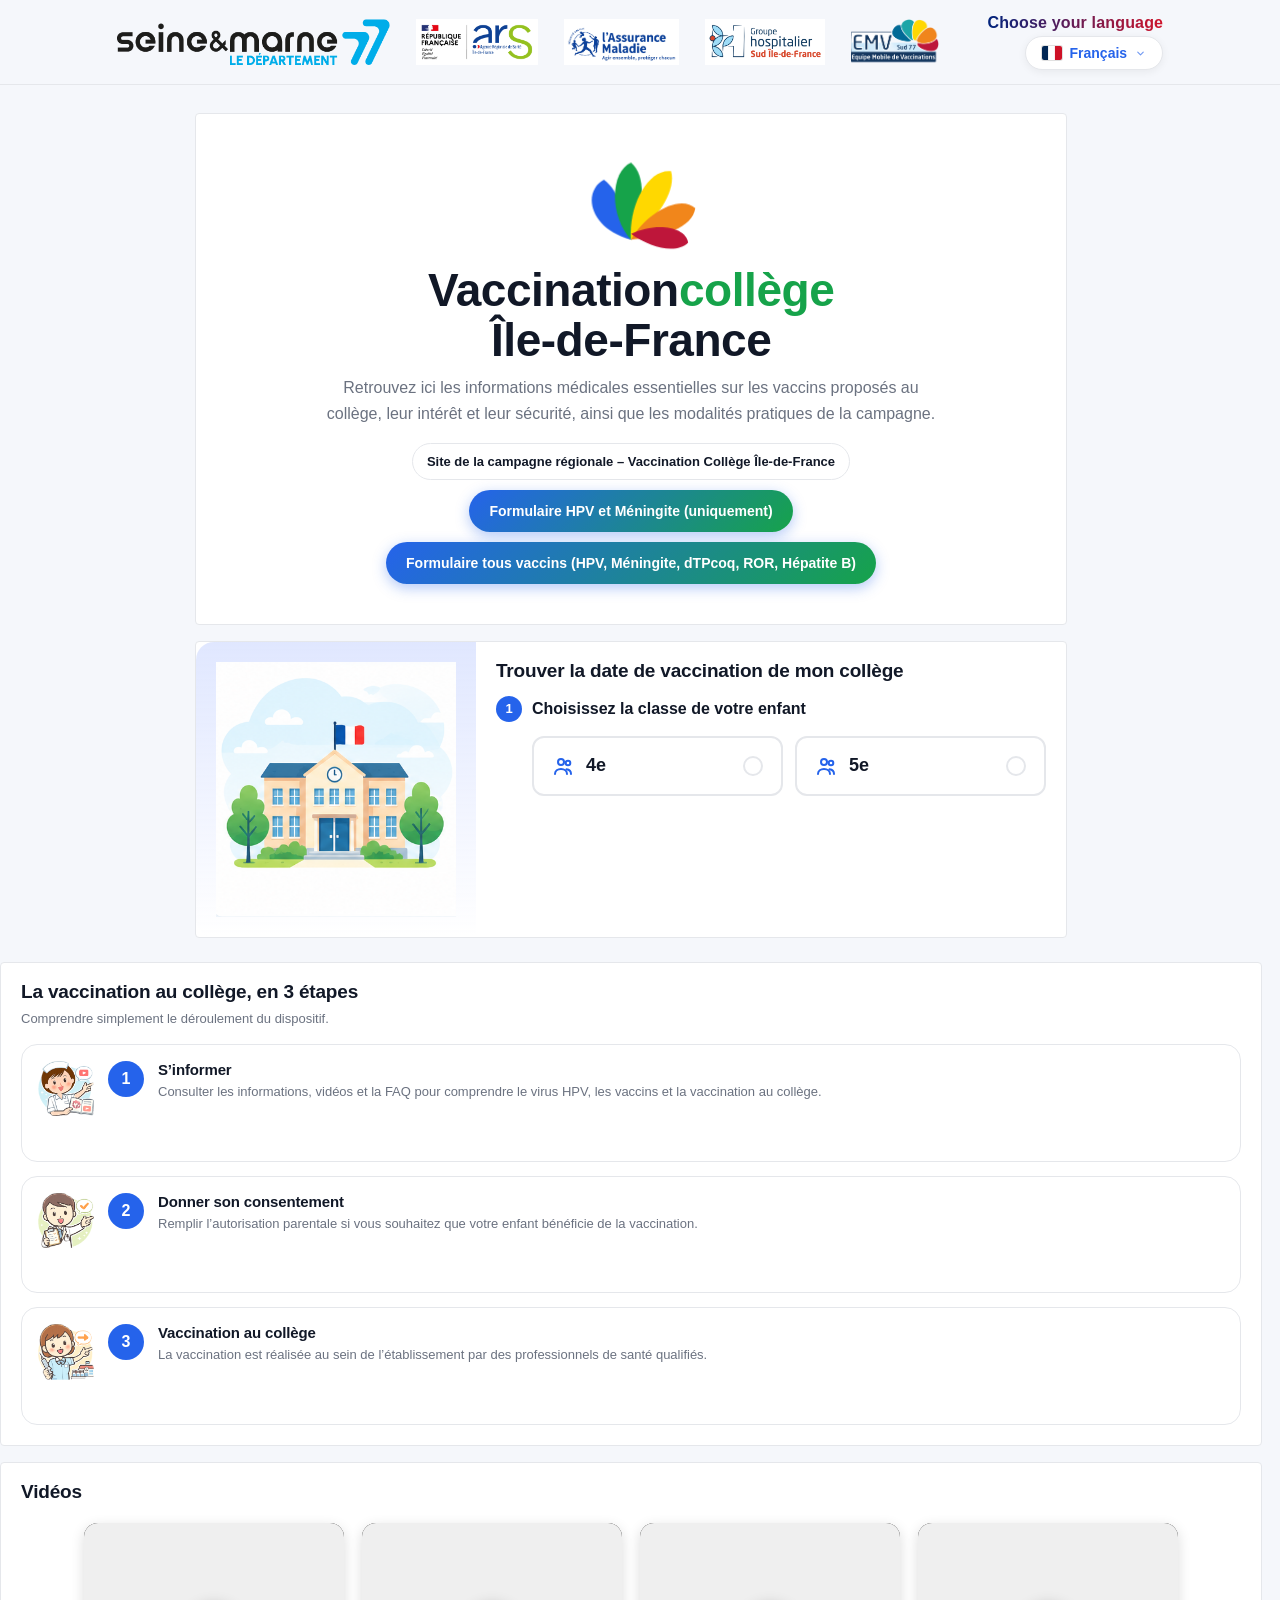
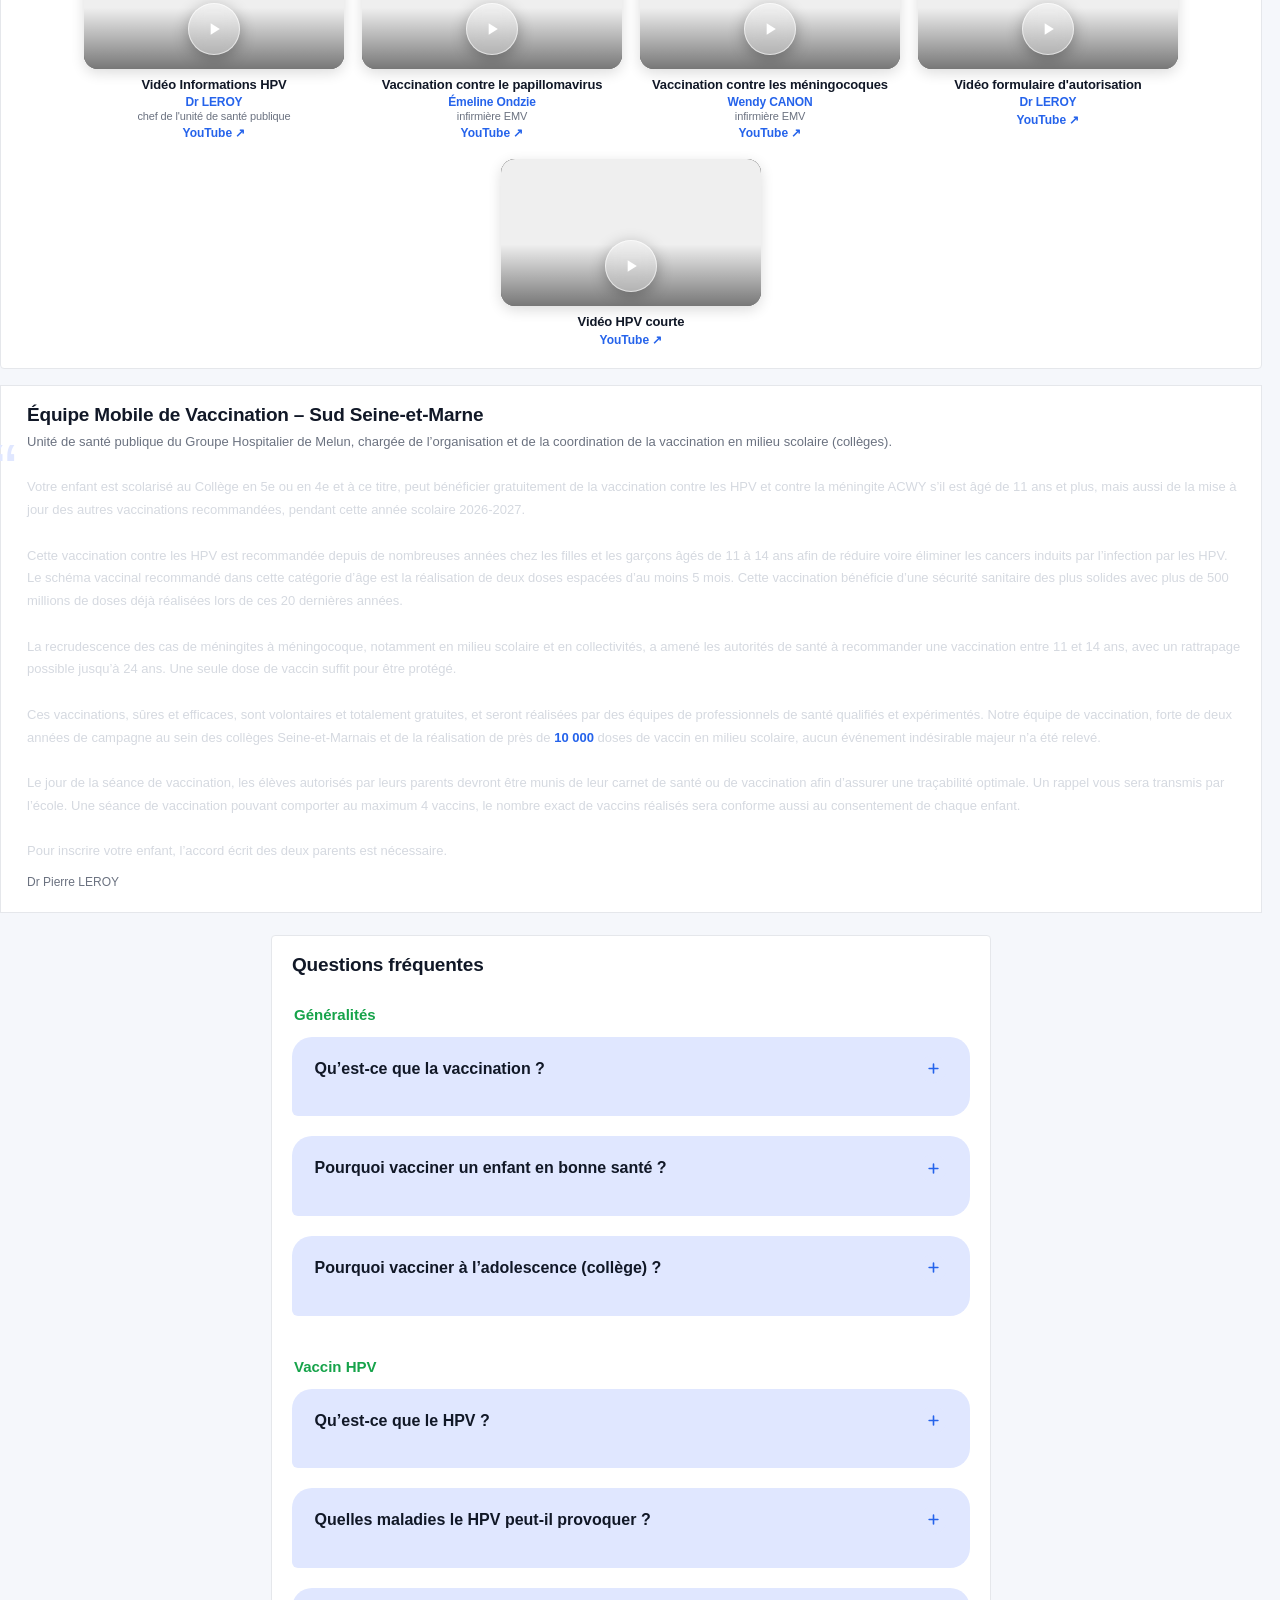
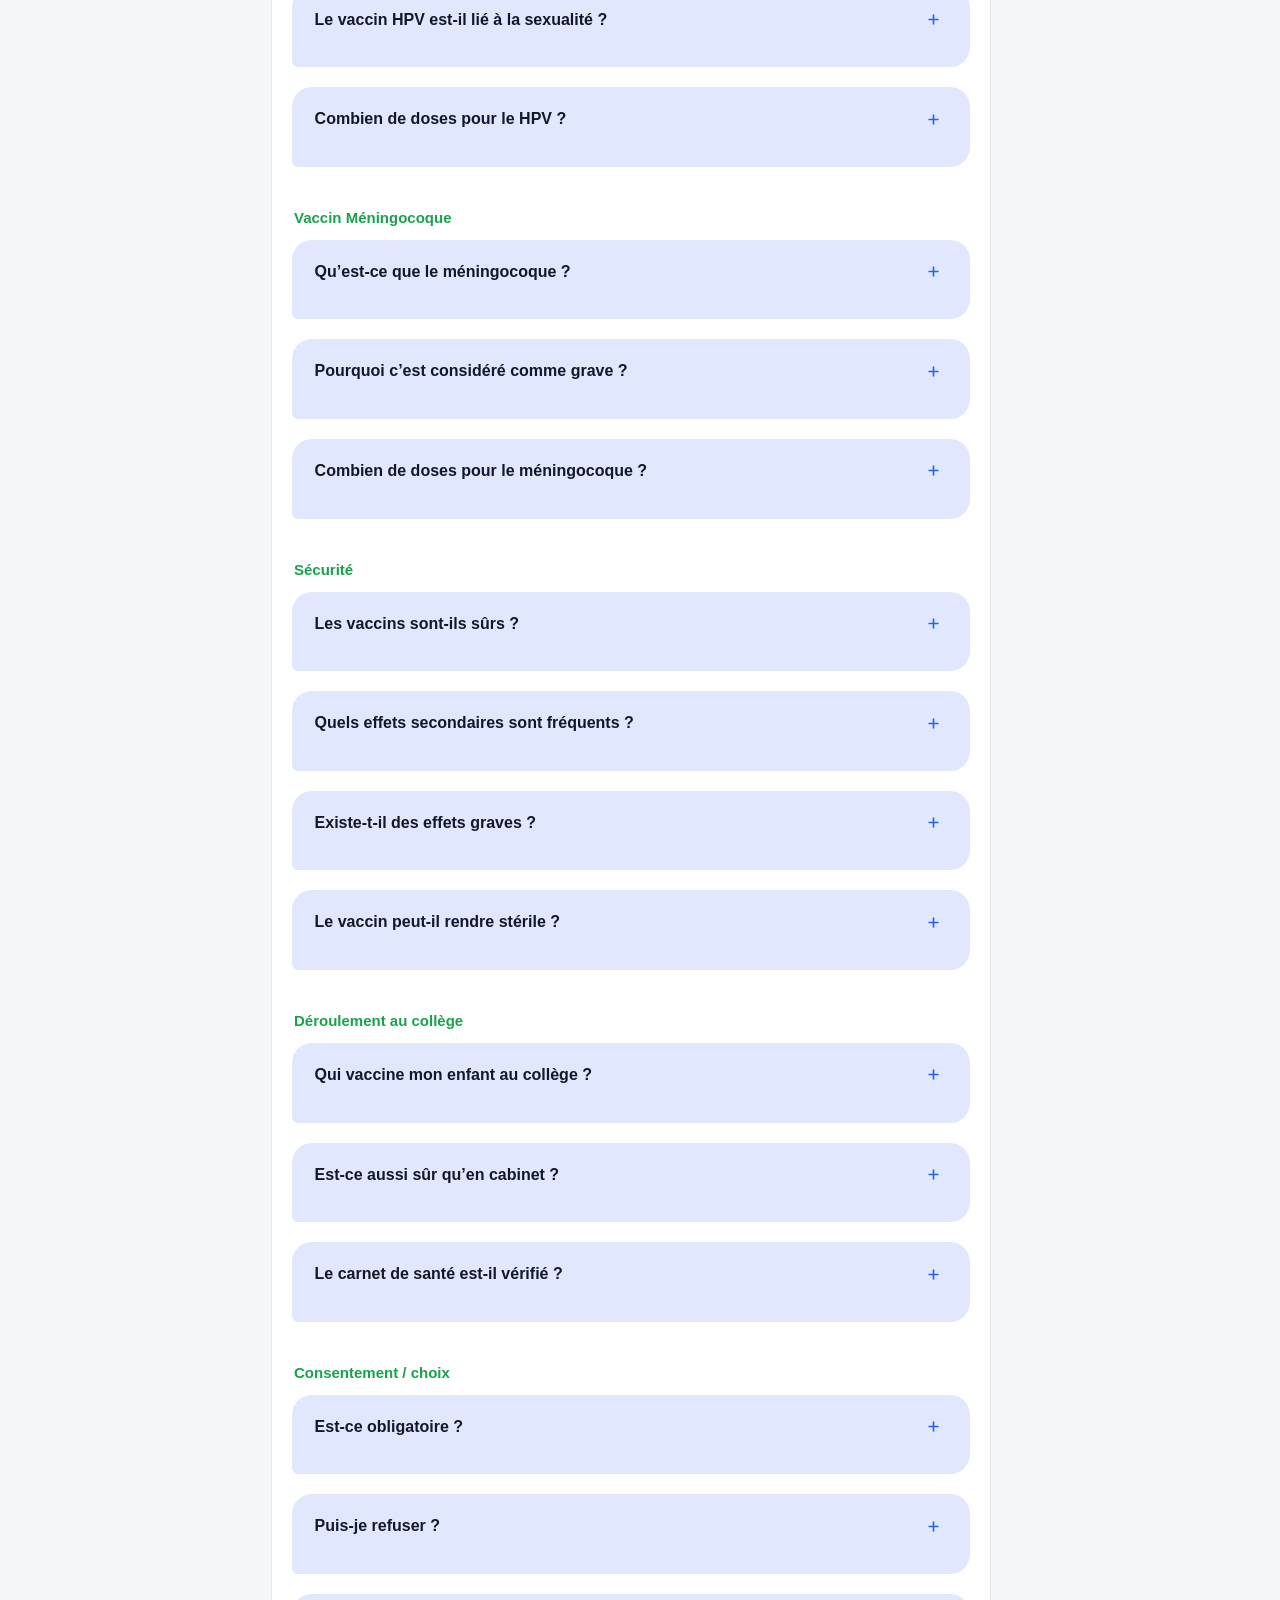
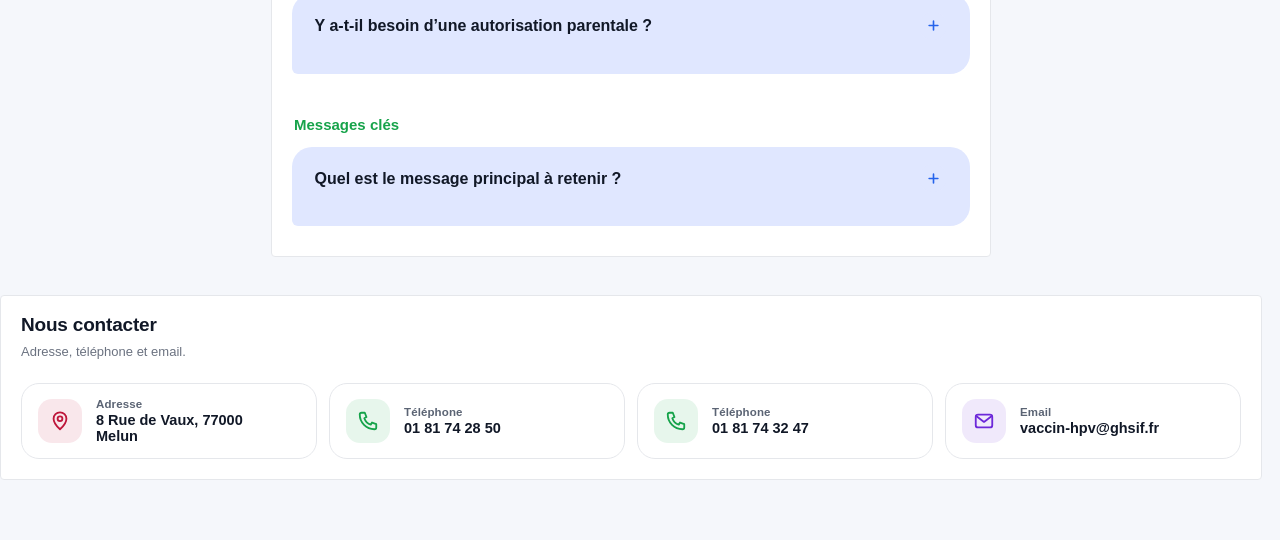
==== index.html @ f7017475 "maj" ====
<!DOCTYPE html>
<html lang="fr">
<head>
  <meta charset="utf-8"/>
  <meta name="viewport" content="width=device-width, initial-scale=1"/>
  <title>Vaccination des adolescents – Île-de-France</title>
  <meta name="description" content="Vaccination des adolescents en Île-de-France. Parcours collège et parcours lycée, proposés par l’Unité de santé publique de l’hôpital de Melun et son équipe mobile de vaccination."/>
  <meta name="robots" content="index, follow"/>
  <script>
    /* Ancien lien vers la section contact du collège (formulaire d'autorisation) */
    if (location.hash === '#contactCard') { location.replace('college/index.html' + location.search + '#contactCard'); }
  </script>
  <script src="js/parcours.js?v=20261004-14" data-page="hub"></script>
  <script src="js/entete.js" defer></script>
  <script src="js/langue.js?v=20261004-2"></script>
  <style>
    :root{
      --bg:#f5f7fb; --card:#ffffff; --ink:#111827; --muted:#5b6474; --line:#e5e7eb;
      --blue:#2563eb; --college:#16a34a; --lycee:#6d28d9;
      --font:"Helvetica Neue", -apple-system, "Segoe UI", Roboto, Arial, sans-serif;
    }
    *{box-sizing:border-box}
    html,body{margin:0}
    body{font-family:var(--font);color:var(--ink);background:var(--bg);min-height:100vh;overflow-x:hidden;-webkit-font-smoothing:antialiased}
    a{color:inherit}

    /* Fond : halos lents aux couleurs des deux parcours */
    .halo{position:fixed;inset:-20vmax;z-index:-1;pointer-events:none;
      background:
        radial-gradient(38vmax 38vmax at 18% 70%, rgba(22,163,74,.13), transparent 70%),
        radial-gradient(40vmax 40vmax at 84% 64%, rgba(109,40,217,.12), transparent 70%),
        radial-gradient(30vmax 30vmax at 50% 8%, rgba(37,99,235,.08), transparent 70%);
      animation:drift 26s ease-in-out infinite alternate}
    @keyframes drift{to{transform:translate3d(2vmax,-1.5vmax,0) rotate(4deg)}}

    /* En-tête logos */
    .top{position:relative;z-index:30;background:rgba(255,255,255,.75);backdrop-filter:blur(10px);-webkit-backdrop-filter:blur(10px);border-bottom:1px solid var(--line)}
    .topIn{max-width:1180px;margin:0 auto;padding:12px 20px;display:flex;align-items:center;gap:24px}
    .topIn .headerLogos{flex:1 1 auto}
    .hubLang{position:relative;flex:0 0 auto;display:flex;flex-direction:column;align-items:center;gap:6px}
    .hubLangHint{font-size:12.5px;font-weight:800;color:#1e3a8a;letter-spacing:.01em}
    .hubLangBtn{display:inline-flex;align-items:center;gap:8px;padding:8px 14px;border-radius:999px;border:1px solid var(--line);background:#fff;
      font:700 14px/1 var(--font);color:#1d4ed8;cursor:pointer;box-shadow:0 4px 14px rgba(17,24,39,.06);transition:box-shadow .2s ease,border-color .2s ease}
    .hubLangBtn:hover,.hubLangBtn[aria-expanded="true"]{border-color:#93c5fd;box-shadow:0 8px 22px rgba(37,99,235,.15)}
    .hubLangBtn img{width:22px;height:15px;object-fit:cover;border-radius:3px;box-shadow:0 0 0 1px rgba(0,0,0,.08)}
    .hubLangBtn svg{width:14px;height:14px;transition:transform .25s ease}
    .hubLangBtn[aria-expanded="true"] svg{transform:rotate(180deg)}
    .hubLangList{position:absolute;top:calc(100% + 8px);right:0;z-index:50;width:400px;max-width:calc(100vw - 24px);margin:0;padding:6px;list-style:none;
      display:grid;grid-template-columns:repeat(2,minmax(0,1fr));gap:2px;
      background:#fff;border:1px solid var(--line);border-radius:16px;box-shadow:0 24px 50px -12px rgba(17,24,39,.28);
      opacity:0;transform:translateY(-6px) scale(.98);transform-origin:top right;pointer-events:none;transition:opacity .18s ease,transform .22s cubic-bezier(.2,.9,.25,1.2)}
    .hubLangList.open{opacity:1;transform:none;pointer-events:auto}
    .hubLangList button{width:100%;display:flex;align-items:center;gap:10px;padding:9px 10px;border:0;border-radius:10px;background:none;
      font:600 14px/1.2 var(--font);color:var(--ink);cursor:pointer;text-align:start}
    .hubLangList button:hover,.hubLangList button:focus-visible{background:#eff6ff;outline:none}
    .hubLangList button[aria-selected="true"]{background:#dbeafe;color:#1d4ed8;font-weight:800}
    .hubLangList img{width:22px;height:15px;object-fit:cover;border-radius:3px;box-shadow:0 0 0 1px rgba(0,0,0,.08)}
    [dir="rtl"] .path{text-align:right}
    [dir="rtl"] .go svg{transform:scaleX(-1)}
    [dir="rtl"] .ci{text-align:right}
    [dir="rtl"] .hubLangList{right:auto;left:0;transform-origin:top left}
    body.langFade main{opacity:.25;transition:opacity .2s ease}
    main{transition:opacity .25s ease}
    .topIn .headerLogos a{transition:opacity .2s ease}
    .topIn .headerLogos a:hover{opacity:.75}
    @media (max-width:768px){.topIn{padding:12px 14px;flex-direction:column;gap:10px}.topIn .headerLogos{width:100%}.hubLangList{right:auto;left:50%;width:340px;max-width:none;margin-left:-170px;transform-origin:top center}.hubLangList button{padding:8px 8px;font-size:13.5px}}

    main{max-width:1080px;margin:0 auto;padding:clamp(28px,6vw,60px) 20px 120px}

    /* Hero */
    .hero{text-align:center;display:flex;flex-direction:column;align-items:center}
    .fan{width:clamp(120px,22vw,170px);height:auto;overflow:visible;margin-bottom:4px}
    .fan path{transform-origin:0 0;opacity:0;transform:rotate(var(--r,0deg));
      animation:petal .9s cubic-bezier(.2,.9,.25,1.2) forwards;animation-delay:calc(var(--i) * 110ms + 150ms);
      transition:filter .4s ease}
    @keyframes petal{from{opacity:0;transform:rotate(calc(var(--r,0deg) - 70deg)) scale(.25)}to{opacity:1;transform:rotate(var(--r,0deg))}}
    .fan path.grow{animation:none;opacity:1;transform:rotate(var(--r,0deg));transition:transform .55s cubic-bezier(.2,.9,.25,1.25),filter .4s ease}
    body.hoverCollege .fan .pc, body.hoverLycee .fan .pl{transform:rotate(var(--r,0deg)) scale(1.14)}
    body.hoverCollege .fan path:not(.pc), body.hoverLycee .fan path:not(.pl){filter:saturate(.35) opacity(.5)}

    h1{margin:8px 0 0;font-size:clamp(34px,6.4vw,62px);line-height:1.04;letter-spacing:-.03em;font-weight:800}
    h1 .w{display:inline-block;opacity:0;transform:translateY(40%);animation:rise .8s cubic-bezier(.2,.8,.2,1) forwards;animation-delay:calc(var(--k) * 90ms + 650ms)}
    h1 .place{display:block;color:var(--muted);font-weight:700;font-size:.56em;letter-spacing:-.01em;margin-top:.25em}
    @keyframes rise{to{opacity:1;transform:none}}
    @keyframes fade{to{opacity:1}}
    .lead{max-width:56ch;margin:18px auto 0;font-size:clamp(16px,2vw,18px);line-height:1.6;color:var(--muted);opacity:0;animation:fade .8s ease forwards 1.1s}
    .unit{display:inline-flex;align-items:center;gap:10px;margin-top:20px;padding:9px 16px 9px 10px;border-radius:999px;background:#fff;border:1px solid var(--line);
      font-size:13.5px;font-weight:700;color:#1f2937;opacity:0;animation:fade .8s ease forwards 1.25s;box-shadow:0 4px 18px rgba(17,24,39,.05);text-align:left}
    .unit img{height:24px;width:auto}

    /* Cartes de parcours */
    .paths{display:grid;grid-template-columns:1fr 1fr;gap:clamp(16px,3vw,28px);margin-top:clamp(36px,6vw,56px);perspective:1200px}
    .path{--c:#16a34a;--cs:rgba(22,163,74,.14);--cl:rgba(22,163,74,.45);
      position:relative;display:flex;flex-direction:column;min-height:330px;padding:30px 30px 26px;border-radius:26px;
      text-decoration:none;color:var(--ink);background:var(--card);border:1px solid var(--line);overflow:hidden;isolation:isolate;
      box-shadow:0 1px 0 rgba(17,24,39,.03),0 18px 40px -22px var(--cl);
      transform:perspective(1200px) rotateX(var(--rx,0deg)) rotateY(var(--ry,0deg)) translateY(var(--ty,0px));
      transition:transform .25s ease,box-shadow .45s ease,border-color .45s ease;
      opacity:0;animation:cardIn 1s cubic-bezier(.2,.85,.25,1) forwards;animation-delay:var(--d)}
    .path.lycee{--c:#6d28d9;--cs:rgba(109,40,217,.13);--cl:rgba(109,40,217,.45)}
    @keyframes cardIn{from{opacity:0;transform:translateY(46px) scale(.96)}to{opacity:1;transform:none}}
    .path.ready{animation:none;opacity:1}
    .path::before{content:"";position:absolute;inset:0;z-index:-1;opacity:.75;transition:opacity .4s ease;
      background:radial-gradient(520px circle at var(--mx,80%) var(--my,0%), var(--cs), transparent 60%)}
    .path::after{content:"";position:absolute;left:0;right:0;top:0;height:6px;background:var(--c);transform-origin:left;transform:scaleX(.18);transition:transform .7s cubic-bezier(.2,.9,.25,1)}
    .path:hover,.path:focus-visible{--ty:-6px;border-color:var(--cl);box-shadow:0 1px 0 rgba(17,24,39,.03),0 34px 60px -24px var(--cl)}
    .path:hover::after,.path:focus-visible::after{transform:scaleX(1)}
    .path:hover::before{opacity:1}
    .path:focus-visible{outline:3px solid var(--c);outline-offset:4px}

    .levels{display:flex;flex-wrap:wrap;gap:8px;margin-bottom:26px}
    .levels span{padding:6px 12px;border-radius:999px;font-size:13px;font-weight:800;color:var(--c);background:var(--cs);
      transition:transform .4s cubic-bezier(.2,.9,.25,1.3)}
    .path:hover .levels span{transform:translateY(-3px)}
    .path:hover .levels span:nth-child(2){transition-delay:.05s}
    .path:hover .levels span:nth-child(3){transition-delay:.1s}

    .path h2{margin:0;font-size:clamp(28px,3.6vw,40px);line-height:1.05;letter-spacing:-.025em;font-weight:800}
    .path h2 b{display:block;color:var(--c)}
    .path p{margin:14px 0 0;color:var(--muted);font-size:15.5px;line-height:1.6;max-width:40ch}
    .go{margin-top:auto;padding-top:26px;display:flex;align-items:center;gap:12px;font-weight:800;font-size:15px}
    .go i{position:relative;display:grid;place-items:center;width:46px;height:46px;border-radius:50%;background:var(--c);color:#fff;
      box-shadow:0 10px 22px -8px var(--c);transition:transform .5s cubic-bezier(.2,.9,.25,1.3)}
    .go i::before{content:"";position:absolute;inset:-6px;border-radius:50%;border:2px solid var(--c);opacity:0}
    .path:hover .go i{transform:translateX(6px)}
    .path:hover .go i::before{animation:ring 1.4s ease-out infinite}
    @keyframes ring{0%{opacity:.6;transform:scale(.8)}100%{opacity:0;transform:scale(1.5)}}
    .go svg{width:20px;height:20px}
    .goShort{display:none}
    .mark{position:absolute;right:-26px;bottom:-30px;width:180px;height:180px;z-index:-1;opacity:.1;color:var(--c);
      transition:transform .9s cubic-bezier(.2,.9,.25,1),opacity .5s ease}
    .path:hover .mark{transform:rotate(-14deg) scale(1.12);opacity:.18}

    /* Contact */
    .foot{margin-top:56px;display:grid;grid-template-columns:repeat(auto-fit,minmax(200px,1fr));gap:12px;opacity:0;animation:fade .8s ease forwards 1.9s}
    .ci{--ic:#2563eb;--ib:rgba(37,99,235,.1);display:flex;align-items:center;gap:14px;padding:14px 16px;border-radius:18px;background:rgba(255,255,255,.82);
      border:1px solid var(--line);text-decoration:none;font-size:14.5px;font-weight:700;position:relative;overflow:hidden;
      transition:transform .35s cubic-bezier(.2,.9,.25,1.2),border-color .3s ease,box-shadow .35s ease}
    .ci.c1{--ic:#be163a;--ib:rgba(190,22,58,.1)} .ci.c2,.ci.c3{--ic:#16a34a;--ib:rgba(22,163,74,.1)} .ci.c4{--ic:#6d28d9;--ib:rgba(109,40,217,.1)}
    .ci:hover,.ci:focus-visible{transform:translateY(-4px);border-color:var(--ic);box-shadow:0 18px 34px -18px var(--ic)}
    .ci:focus-visible{outline:3px solid var(--ic);outline-offset:3px}
    .ciIcon{flex:0 0 44px;width:44px;height:44px;border-radius:14px;display:grid;place-items:center;color:var(--ic);background:var(--ib);
      transition:transform .45s cubic-bezier(.2,.9,.25,1.4),background .3s ease,color .3s ease}
    .ciIcon svg{width:22px;height:22px}
    .ci:hover .ciIcon{transform:rotate(-8deg) scale(1.08);background:var(--ic);color:#fff}
    .ciText{display:flex;flex-direction:column;gap:2px;min-width:0}
    .ciText small{font-size:11.5px;color:var(--muted);font-weight:700;letter-spacing:.01em}
    .ciText span{overflow-wrap:anywhere}
    .ciArrow{width:18px;height:18px;margin-left:auto;flex:0 0 auto;color:var(--ic);opacity:0;transform:translate(-4px,4px);transition:opacity .25s ease,transform .3s ease}
    .ci:hover .ciArrow{opacity:1;transform:none}
    .credit{margin-top:22px;text-align:center;color:var(--muted);font-size:12.5px}

    @media (max-width:760px){
      .paths{grid-template-columns:1fr 1fr;gap:10px}
      .path{min-height:0;padding:16px 13px 14px;border-radius:20px}
      .path::after{height:5px}
      .levels{gap:4px;margin-bottom:14px}
      .levels span{padding:4px 7px;font-size:10.5px}
      .path h2{font-size:clamp(19px,5.6vw,24px)}
      .path p{font-size:12.5px;line-height:1.45;margin-top:8px}
      .go{padding-top:14px;gap:8px;font-size:12.5px}
      .go i{width:34px;height:34px;flex:0 0 34px}
      .go svg{width:16px;height:16px}
      .goTxt{display:none}
      .goShort{display:inline}
      .mark{width:90px;height:90px;right:-18px;bottom:-20px}
      .unit{font-size:12.5px;border-radius:18px}
    }
    @media (prefers-reduced-motion: reduce){
      *,*::before,*::after{animation-duration:.001ms !important;animation-delay:0s !important;transition-duration:.001ms !important}
      .fan path,h1 .w,.lead,.unit,.path,.foot{opacity:1 !important}
      .halo{animation:none}
    }
  </style>
</head>
<body>
  <div class="halo" aria-hidden="true"></div>

  <header class="top">
    <div class="topIn">
      <div class="headerLogos">
        <a href="https://www.iledefrance.fr/" target="_blank" rel="noopener" aria-label="Région Île-de-France"><img src="img/region.png" alt="Région Île-de-France"></a>
        <a href="https://www.seine-et-marne.fr/" target="_blank" rel="noopener" aria-label="Département de Seine-et-Marne"><img src="img/departement.png" alt="Département de Seine-et-Marne"></a>
        <a href="https://www.iledefrance.ars.sante.fr/" target="_blank" rel="noopener" aria-label="Agence Régionale de Santé Île-de-France"><img src="img/ARS.png" alt="Agence Régionale de Santé Île-de-France"></a>
        <a href="https://www.ameli.fr/assure/sante/themes/vaccination/vaccins-recommandes" target="_blank" rel="noopener" aria-label="Assurance Maladie"><img src="img/AM.png" alt="Assurance Maladie"></a>
        <a href="https://www.ghsif.fr/" target="_blank" rel="noopener" aria-label="Groupe Hospitalier de Melun"><img src="img/CHMELUN.png" alt="Groupe Hospitalier de Melun"></a>
        <a href="#contact" aria-label="Équipe Mobile de Vaccination"><img src="img/EMV.png" alt="Équipe Mobile de Vaccination"></a>
      </div>
      <div class="hubLang">
        <div class="hubLangHint" data-i18n="lang_choose">Choisissez votre langue</div>
        <button type="button" class="hubLangBtn" id="hubLangBtn" aria-haspopup="listbox" aria-expanded="false"><img id="hubLangFlag" src="Flags/fr.png" alt=""><span id="hubLangName">Français</span><svg viewBox="0 0 24 24" fill="none" stroke="currentColor" stroke-width="2.6" stroke-linecap="round" stroke-linejoin="round" aria-hidden="true"><path d="M6 9l6 6 6-6"/></svg></button>
        <ul class="hubLangList" id="hubLangList" role="listbox" aria-label="Langue"><li><button type="button" role="option" data-lang="fr" aria-selected="true"><img src="Flags/fr.png" alt="">Français</button></li><li><button type="button" role="option" data-lang="en" aria-selected="false"><img src="Flags/gb-eng.png" alt="">English</button></li><li><button type="button" role="option" data-lang="ar" aria-selected="false"><img src="Flags/sa.png" alt="">العربية</button></li><li><button type="button" role="option" data-lang="tr" aria-selected="false"><img src="Flags/tr.png" alt="">Türkçe</button></li><li><button type="button" role="option" data-lang="ps" aria-selected="false"><img src="Flags/af.png" alt="">پښتو</button></li><li><button type="button" role="option" data-lang="ku" aria-selected="false"><img src="Flags/iq.png" alt="">Kurdî (Soranî)</button></li><li><button type="button" role="option" data-lang="ro" aria-selected="false"><img src="Flags/ro.png" alt="">Română</button></li><li><button type="button" role="option" data-lang="ka" aria-selected="false"><img src="Flags/ge.png" alt="">ქართული</button></li><li><button type="button" role="option" data-lang="sq" aria-selected="false"><img src="Flags/al.png" alt="">Shqip</button></li><li><button type="button" role="option" data-lang="am" aria-selected="false"><img src="Flags/et.png" alt="">አማርኛ</button></li><li><button type="button" role="option" data-lang="zh" aria-selected="false"><img src="Flags/cn.png" alt="">中文</button></li><li><button type="button" role="option" data-lang="prs" aria-selected="false"><img src="Flags/af.png" alt="">دری</button></li><li><button type="button" role="option" data-lang="es" aria-selected="false"><img src="Flags/es.png" alt="">Español</button></li><li><button type="button" role="option" data-lang="pt" aria-selected="false"><img src="Flags/pt.png" alt="">Português</button></li><li><button type="button" role="option" data-lang="ru" aria-selected="false"><img src="Flags/ru.png" alt="">Русский</button></li><li><button type="button" role="option" data-lang="uk" aria-selected="false"><img src="Flags/ua.png" alt="">Українська</button></li><li><button type="button" role="option" data-lang="mo" aria-selected="false"><img src="Flags/md.png" alt="">Moldovenească</button></li></ul>
      </div>
    </div>
  </header>

  <main>
    <section class="hero">
      <!-- L'éventail du site, dont le pétale vert (collège) et le pétale violet (lycée) répondent aux cartes -->
      <svg class="fan" viewBox="0 0 420 350" aria-hidden="true">
        <g transform="translate(210 300)">
          <path style="--i:0" d="M0 0 C-150 -40 -170 -170 -95 -210 C-40 -170 -20 -80 0 0Z" fill="#2563eb"/>
          <path style="--i:1;--r:-10deg" class="pc" d="M0 0 C-80 -90 -70 -240 0 -270 C60 -220 40 -90 0 0Z" fill="#16a34a"/>
          <path style="--i:2;--r:9deg" class="pl" d="M0 0 C-80 -90 -70 -240 0 -270 C60 -220 40 -90 0 0Z" fill="#6d28d9"/>
          <path style="--i:3" d="M0 0 C-10 -120 60 -250 140 -240 C160 -170 90 -70 0 0Z" fill="#ffd800"/>
          <path style="--i:4" d="M0 0 C50 -90 170 -160 225 -110 C215 -40 110 -10 0 0Z" fill="#f1861b"/>
          <path style="--i:5" d="M0 -20 C80 -60 190 -50 200 10 C160 50 70 30 0 -20Z" fill="#be163a"/>
        </g>
      </svg>

      <h1>
        <span id="hubTitle"><span class="w" style="--k:0">Vaccination</span> <span class="w" style="--k:1">des</span> <span class="w" style="--k:2">adolescents</span></span>
        <span class="place"><span class="w" style="--k:3">Île-de-France</span></span>
      </h1>
      <p class="lead" data-i18n="lead">Ce site accompagne les adolescents et leurs familles tout au long de leur parcours vaccinal, du collège au lycée. Choisissez votre parcours pour trouver les informations adaptées.</p>
      <div class="unit"><img src="img/EMV.png" alt=""><span data-i18n="unit">Unité de santé publique de l’hôpital de Melun – équipe mobile de vaccination</span></div>
    </section>

    <section class="paths" aria-label="Choisir un parcours" data-i18n-aria="paths_aria">
      <a class="path college" href="college/index.html" data-pt="college" style="--d:1.35s" data-hover="hoverCollege">
        <div class="levels"><span>5e</span><span>4e</span></div>
        <h2 data-i18n-html="h2_col">Vaccination <b>au collège</b></h2>
        <p data-i18n="desc_col">Informations sur les vaccins, dates de vaccination dans les collèges et autorisation parentale.</p>
        <div class="go"><i><svg viewBox="0 0 24 24" fill="none" stroke="currentColor" stroke-width="2.6" stroke-linecap="round" stroke-linejoin="round" aria-hidden="true"><path d="M5 12h14M13 6l6 6-6 6"/></svg></i><span class="goTxt" data-i18n="go_col">Accéder au parcours collège</span><span class="goShort" data-i18n="go_short">Entrer</span></div>
        <svg class="mark" viewBox="0 0 24 24" fill="none" stroke="currentColor" stroke-width="1.6" stroke-linecap="round" stroke-linejoin="round" aria-hidden="true"><path d="M2 9l10-5 10 5-10 5z"/><path d="M6 11v5c3 2 9 2 12 0v-5"/></svg>
      </a>

      <a class="path lycee" href="lycee/index.html" data-pt="lycee" style="--d:1.5s" data-hover="hoverLycee">
        <div class="levels"><span>2nde</span><span>1ère</span><span>Tle</span></div>
        <h2 data-i18n-html="h2_lyc">Vaccination <b>au lycée</b></h2>
        <p data-i18n="desc_lyc">Vérifier et compléter ses vaccinations, HPV, méningocoques ACWY et B, rappels.</p>
        <div class="go"><i><svg viewBox="0 0 24 24" fill="none" stroke="currentColor" stroke-width="2.6" stroke-linecap="round" stroke-linejoin="round" aria-hidden="true"><path d="M5 12h14M13 6l6 6-6 6"/></svg></i><span class="goTxt" data-i18n="go_lyc">Accéder au parcours lycée</span><span class="goShort" data-i18n="go_short">Entrer</span></div>
        <svg class="mark" viewBox="0 0 24 24" fill="none" stroke="currentColor" stroke-width="1.6" stroke-linecap="round" stroke-linejoin="round" aria-hidden="true"><path d="M4 21V9l8-5 8 5v12"/><path d="M9 21v-6h6v6"/><path d="M12 4V1.5"/></svg>
      </a>
    </section>

    <section class="foot" id="contact" aria-label="Contact">
      <a class="ci c1" href="https://maps.app.goo.gl/zGLgVufgVPTTqRAg8" target="_blank" rel="noopener">
        <span class="ciIcon"><svg viewBox="0 0 24 24" fill="none" stroke="currentColor" stroke-width="2" stroke-linecap="round" stroke-linejoin="round" aria-hidden="true"><path d="M12 21s-7-6.2-7-11.5A7 7 0 0 1 19 9.5C19 14.8 12 21 12 21z"/><circle cx="12" cy="9.5" r="2.6"/></svg></span>
        <span class="ciText"><small data-i18n="addr">Adresse</small><span>8 Rue de Vaux, 77000 Melun</span></span>
        <svg class="ciArrow" viewBox="0 0 24 24" fill="none" stroke="currentColor" stroke-width="2.4" stroke-linecap="round" stroke-linejoin="round" aria-hidden="true"><path d="M7 17L17 7M9 7h8v8"/></svg>
      </a>
      <a class="ci c2" href="tel:0181742850">
        <span class="ciIcon"><svg viewBox="0 0 24 24" fill="none" stroke="currentColor" stroke-width="2" stroke-linecap="round" stroke-linejoin="round" aria-hidden="true"><path d="M5 3h3.5l1.8 4.6-2.3 1.4a11 11 0 0 0 7 7l1.4-2.3L21 15.5V19a2 2 0 0 1-2 2A16 16 0 0 1 3 5a2 2 0 0 1 2-2z"/></svg></span>
        <span class="ciText"><small data-i18n="phone">Téléphone</small><span>01 81 74 28 50</span></span>
        <svg class="ciArrow" viewBox="0 0 24 24" fill="none" stroke="currentColor" stroke-width="2.4" stroke-linecap="round" stroke-linejoin="round" aria-hidden="true"><path d="M7 17L17 7M9 7h8v8"/></svg>
      </a>
      <a class="ci c3" href="tel:0181743247">
        <span class="ciIcon"><svg viewBox="0 0 24 24" fill="none" stroke="currentColor" stroke-width="2" stroke-linecap="round" stroke-linejoin="round" aria-hidden="true"><path d="M5 3h3.5l1.8 4.6-2.3 1.4a11 11 0 0 0 7 7l1.4-2.3L21 15.5V19a2 2 0 0 1-2 2A16 16 0 0 1 3 5a2 2 0 0 1 2-2z"/></svg></span>
        <span class="ciText"><small data-i18n="phone">Téléphone</small><span>01 81 74 32 47</span></span>
        <svg class="ciArrow" viewBox="0 0 24 24" fill="none" stroke="currentColor" stroke-width="2.4" stroke-linecap="round" stroke-linejoin="round" aria-hidden="true"><path d="M7 17L17 7M9 7h8v8"/></svg>
      </a>
      <a class="ci c4" href="mailto:vaccin-hpv@ghsif.fr">
        <span class="ciIcon"><svg viewBox="0 0 24 24" fill="none" stroke="currentColor" stroke-width="2" stroke-linecap="round" stroke-linejoin="round" aria-hidden="true"><rect x="3" y="5" width="18" height="14" rx="2.5"/><path d="M3.5 6.5l8.5 6.5 8.5-6.5"/></svg></span>
        <span class="ciText"><small data-i18n="email">Email</small><span>vaccin-hpv@ghsif.fr</span></span>
        <svg class="ciArrow" viewBox="0 0 24 24" fill="none" stroke="currentColor" stroke-width="2.4" stroke-linecap="round" stroke-linejoin="round" aria-hidden="true"><path d="M7 17L17 7M9 7h8v8"/></svg>
      </a>
    </section>
    <p class="credit" data-i18n="unit">Unité de santé publique de l’hôpital de Melun – équipe mobile de vaccination</p>
  </main>

  <script>
    (function(){
      var reduce = window.matchMedia('(prefers-reduced-motion: reduce)').matches;
      /* Une fois l'éventail ouvert, les pétales deviennent réactifs au survol des cartes */
      document.querySelectorAll('.fan path').forEach(function(p){
        p.addEventListener('animationend', function(){ p.classList.add('grow'); });
        if(reduce) p.classList.add('grow');
      });
      /* Cartes : inclinaison suivant le pointeur, lumière qui suit la souris, lien avec l'éventail */
      document.querySelectorAll('.path').forEach(function(card){
        var cls = card.getAttribute('data-hover');
        card.addEventListener('animationend', function(e){ if(e.target === card) card.classList.add('ready'); });
        if(reduce) card.classList.add('ready');
        card.addEventListener('pointerenter', function(){ document.body.classList.add(cls); });
        card.addEventListener('pointerleave', function(){
          document.body.classList.remove(cls);
          card.style.setProperty('--rx','0deg'); card.style.setProperty('--ry','0deg');
        });
        card.addEventListener('focus', function(){ document.body.classList.add(cls); });
        card.addEventListener('blur', function(){ document.body.classList.remove(cls); });
        card.addEventListener('pointermove', function(e){
          var r = card.getBoundingClientRect();
          var px = (e.clientX - r.left) / r.width, py = (e.clientY - r.top) / r.height;
          card.style.setProperty('--mx', (px*100)+'%'); card.style.setProperty('--my', (py*100)+'%');
          if(reduce || e.pointerType !== 'mouse' || !card.classList.contains('ready')) return;
          card.style.setProperty('--ry', ((px-.5)*7)+'deg'); card.style.setProperty('--rx', ((.5-py)*6)+'deg');
        });
      });
    })();
  </script>
  <script>
    /* Langue de l'accueil : mêmes 17 langues que le collège et le lycée */
    var HUB_I18N = {"title": {"fr": "Vaccination des adolescents", "en": "Adolescent vaccination", "ar": "تلقيح المراهقين", "tr": "Ergen aşılaması", "ps": "د تنکیو ځوانانو واکسین", "ku": "ڤاکسینی هەرزەکاران", "ro": "Vaccinarea adolescenților", "ka": "მოზარდების ვაქცინაცია", "sq": "Vaksinimi i adoleshentëve", "am": "የታዳጊዎች ክትባት", "zh": "青少年疫苗接种", "prs": "واکسیناسیون نوجوانان", "es": "Vacunación de los adolescentes", "pt": "Vacinação dos adolescentes", "ru": "Вакцинация подростков", "uk": "Вакцинація підлітків", "mo": "Vaccinarea adolescenților"}, "lead": {"fr": "Ce site accompagne les adolescents et leurs familles tout au long de leur parcours vaccinal, du collège au lycée. Choisissez votre parcours pour trouver les informations adaptées.", "en": "This site supports adolescents and their families throughout their vaccination journey, from middle school to high school. Choose your path to find the right information.", "ar": "يرافق هذا الموقع المراهقين وعائلاتهم طوال مسارهم التلقيحي، من الإعدادية إلى الثانوية. اختر مسارك للعثور على المعلومات المناسبة.", "tr": "Bu site, ergenlere ve ailelerine ortaokuldan liseye kadar aşı süreçleri boyunca eşlik eder. Size uygun bilgileri bulmak için yolunuzu seçin.", "ps": "دا وېبپاڼه تنکي ځوانان او د هغوی کورنۍ د واکسین په ټوله لاره کې، له منځني ښوونځي تر لیسې پورې، ملاتړ کوي. د مناسبو معلوماتو د موندلو لپاره خپله لاره وټاکئ.", "ku": "ئەم ماڵپەڕە هاوڕێی هەرزەکاران و خێزانەکانیانە لە سەرانسەری ڕێڕەوی ڤاکسینیاندا، لە قوتابخانەی ناوەندییەوە تا ئامادەیی. ڕێڕەوەکەت هەڵبژێرە بۆ دۆزینەوەی زانیاریی گونجاو.", "ro": "Acest site îi însoțește pe adolescenți și pe familiile lor pe tot parcursul vaccinării, de la colegiu la liceu. Alegeți-vă parcursul pentru a găsi informațiile potrivite.", "ka": "ეს საიტი მოზარდებსა და მათ ოჯახებს ეხმარება ვაქცინაციის მთელ გზაზე, კოლეჯიდან ლიცეუმამდე. აირჩიეთ თქვენი მიმართულება შესაბამისი ინფორმაციის მოსაძებნად.", "sq": "Ky sajt i shoqëron adoleshentët dhe familjet e tyre gjatë gjithë rrugëtimit të vaksinimit, nga kolegji te shkolla e mesme. Zgjidhni rrugën tuaj për të gjetur informacionin e duhur.", "am": "ይህ ድረ-ገጽ ታዳጊዎችን እና ቤተሰቦቻቸውን ከኮሌጅ እስከ ሁለተኛ ደረጃ ትምህርት ቤት ድረስ በክትባት ጉዟቸው ሁሉ ይደግፋል። ተገቢውን መረጃ ለማግኘት መንገድዎን ይምረጡ።", "zh": "本网站在青少年从初中到高中的整个疫苗接种过程中为他们及其家庭提供帮助。请选择您的路径以查找相应信息。", "prs": "این وب‌سایت نوجوانان و خانواده‌های آن‌ها را در تمام مسیر واکسیناسیون، از مکتب متوسطه تا لیسه، همراهی می‌کند. مسیر خود را انتخاب کنید تا معلومات مناسب را بیابید.", "es": "Este sitio acompaña a los adolescentes y a sus familias a lo largo de su recorrido de vacunación, del colegio al instituto. Elija su recorrido para encontrar la información adecuada.", "pt": "Este site acompanha os adolescentes e as suas famílias ao longo do seu percurso de vacinação, do colégio ao liceu. Escolha o seu percurso para encontrar a informação adequada.", "ru": "Этот сайт сопровождает подростков и их семьи на всём пути вакцинации, от коллежа до лицея. Выберите свой раздел, чтобы найти нужную информацию.", "uk": "Цей сайт супроводжує підлітків та їхні родини на всьому шляху вакцинації, від колежу до ліцею. Оберіть свій розділ, щоб знайти потрібну інформацію.", "mo": "Acest site îi însoțește pe adolescenți și pe familiile lor pe tot parcursul vaccinării, de la colegiu la liceu. Alegeți-vă parcursul pentru a găsi informațiile potrivite."}, "h2_col": {"fr": "Vaccination <b>au collège</b>", "en": "<b>Middle school</b> vaccination", "ar": "التلقيح <b>في الإعدادية</b>", "tr": "<b>Ortaokulda</b> aşılama", "ps": "<b>په منځني ښوونځي کې</b> واکسین", "ku": "ڤاکسین <b>لە قوتابخانەی ناوەندی</b>", "ro": "Vaccinare <b>la colegiu</b>", "ka": "ვაქცინაცია <b>კოლეჯში</b>", "sq": "Vaksinimi <b>në kolegj</b>", "am": "<b>በኮሌጅ</b> ክትባት", "zh": "<b>初中</b>疫苗接种", "prs": "واکسیناسیون <b>در مکتب متوسطه</b>", "es": "Vacunación <b>en el colegio</b>", "pt": "Vacinação <b>no colégio</b>", "ru": "Вакцинация <b>в коллеже</b>", "uk": "Вакцинація <b>в колежі</b>", "mo": "Vaccinare <b>la colegiu</b>"}, "h2_lyc": {"fr": "Vaccination <b>au lycée</b>", "en": "<b>High school</b> vaccination", "ar": "التلقيح <b>في الثانوية</b>", "tr": "<b>Lisede</b> aşılama", "ps": "<b>په لیسه کې</b> واکسین", "ku": "ڤاکسین <b>لە ئامادەیی</b>", "ro": "Vaccinare <b>la liceu</b>", "ka": "ვაქცინაცია <b>ლიცეუმში</b>", "sq": "Vaksinimi <b>në shkollën e mesme</b>", "am": "<b>በሁለተኛ ደረጃ ትምህርት ቤት</b> ክትባት", "zh": "<b>高中</b>疫苗接种", "prs": "واکسیناسیون <b>در لیسه</b>", "es": "Vacunación <b>en el instituto</b>", "pt": "Vacinação <b>no liceu</b>", "ru": "Вакцинация <b>в лицее</b>", "uk": "Вакцинація <b>в ліцеї</b>", "mo": "Vaccinare <b>la liceu</b>"}, "desc_col": {"fr": "Informations sur les vaccins, dates de vaccination dans les collèges et autorisation parentale.", "en": "Vaccine information, vaccination dates in middle schools and parental consent.", "ar": "معلومات عن اللقاحات، ومواعيد التلقيح في الإعداديات، والموافقة الأبوية.", "tr": "Aşılar hakkında bilgiler, ortaokullardaki aşı tarihleri ve veli izni.", "ps": "د واکسینونو په اړه معلومات، په منځنیو ښوونځیو کې د واکسین نېټې او د والدینو اجازه.", "ku": "زانیاری دەربارەی ڤاکسینەکان، ڕێکەوتەکانی ڤاکسین لە قوتابخانە ناوەندییەکان و ڕەزامەندیی دایک و باوک.", "ro": "Informații despre vaccinuri, datele vaccinării în colegii și autorizația părinților.", "ka": "ინფორმაცია ვაქცინების შესახებ, ვაქცინაციის თარიღები კოლეჯებში და მშობლის ნებართვა.", "sq": "Informacion për vaksinat, datat e vaksinimit në kolegje dhe autorizimi i prindërve.", "am": "ስለ ክትባቶች መረጃ፣ በኮሌጆች ውስጥ የክትባት ቀኖች እና የወላጅ ፈቃድ።", "zh": "疫苗信息、各初中的接种日期以及家长同意书。", "prs": "معلومات درباره واکسین‌ها، تاریخ‌های واکسیناسیون در مکاتب متوسطه و اجازه والدین.", "es": "Información sobre las vacunas, fechas de vacunación en los colegios y autorización parental.", "pt": "Informações sobre as vacinas, datas de vacinação nos colégios e autorização parental.", "ru": "Информация о вакцинах, даты вакцинации в коллежах и согласие родителей.", "uk": "Інформація про вакцини, дати вакцинації в колежах та згода батьків.", "mo": "Informații despre vaccinuri, datele vaccinării în colegii și autorizația părinților."}, "desc_lyc": {"fr": "Vérifier et compléter ses vaccinations, HPV, méningocoques ACWY et B, rappels.", "en": "Check and complete your vaccinations, HPV, meningococcal ACWY and B, boosters.", "ar": "تحقق من تطعيماتك وأكملها، فيروس الورم الحليمي البشري، المكورات السحائية ACWY وB، الجرعات المعززة.", "tr": "Aşılarınızı kontrol edin ve tamamlayın, HPV, ACWY ve B meningokok, rapeller.", "ps": "خپل واکسینونه وګورئ او بشپړ یې کړئ، HPV، د مننژوکوک ACWY او B، تکراري ډوزونه.", "ku": "ڤاکسینەکانت بپشکنە و تەواویان بکە، HPV، مێنینگۆکۆکی ACWY و B، دووبارەکردنەوەکان.", "ro": "Verificați și completați-vă vaccinările, HPV, meningococ ACWY și B, rapeluri.", "ka": "შეამოწმეთ და შეავსეთ თქვენი ვაქცინაციები, HPV, მენინგოკოკი ACWY და B, განმეორებითი დოზები.", "sq": "Kontrolloni dhe plotësoni vaksinimet tuaja, HPV, meningokokët ACWY dhe B, përforcuesit.", "am": "ክትባቶችዎን ያረጋግጡ እና ያጠናቅቁ፣ HPV፣ ማኒንጎኮከስ ACWY እና B፣ ማጠናከሪያዎች።", "zh": "检查并补全您的疫苗接种：HPV、ACWY 和 B 型脑膜炎球菌、加强针。", "prs": "واکسین‌های خود را بررسی و تکمیل کنید، HPV، مننگوکوک ACWY و B، دوزهای تقویتی.", "es": "Verificar y completar sus vacunas, VPH, meningococos ACWY y B, refuerzos.", "pt": "Verificar e completar as suas vacinas, HPV, meningococos ACWY e B, reforços.", "ru": "Проверить и дополнить свои прививки, ВПЧ, менингококки ACWY и B, ревакцинации.", "uk": "Перевірити та доповнити свої щеплення, ВПЛ, менінгококи ACWY і B, ревакцинації.", "mo": "Verificați și completați-vă vaccinările, HPV, meningococ ACWY și B, rapeluri."}, "go_col": {"fr": "Accéder au parcours collège", "en": "Go to the middle school section", "ar": "الدخول إلى قسم الإعدادية", "tr": "Ortaokul bölümüne git", "ps": "د منځني ښوونځي برخې ته ورشئ", "ku": "چوونە بۆ بەشی قوتابخانەی ناوەندی", "ro": "Accesați parcursul colegiu", "ka": "კოლეჯის განყოფილებაზე გადასვლა", "sq": "Hyni në seksionin e kolegjit", "am": "ወደ ኮሌጅ ክፍል ይሂዱ", "zh": "进入初中栏目", "prs": "ورود به بخش مکتب متوسطه", "es": "Acceder al apartado colegio", "pt": "Aceder ao percurso colégio", "ru": "Перейти в раздел коллежа", "uk": "Перейти до розділу колежу", "mo": "Accesați parcursul colegiu"}, "go_lyc": {"fr": "Accéder au parcours lycée", "en": "Go to the high school section", "ar": "الدخول إلى قسم الثانوية", "tr": "Lise bölümüne git", "ps": "د لیسې برخې ته ورشئ", "ku": "چوونە بۆ بەشی ئامادەیی", "ro": "Accesați parcursul liceu", "ka": "ლიცეუმის განყოფილებაზე გადასვლა", "sq": "Hyni në seksionin e shkollës së mesme", "am": "ወደ ሁለተኛ ደረጃ ትምህርት ቤት ክፍል ይሂዱ", "zh": "进入高中栏目", "prs": "ورود به بخش لیسه", "es": "Acceder al apartado instituto", "pt": "Aceder ao percurso liceu", "ru": "Перейти в раздел лицея", "uk": "Перейти до розділу ліцею", "mo": "Accesați parcursul liceu"}, "go_short": {"fr": "Entrer", "en": "Enter", "ar": "دخول", "tr": "Gir", "ps": "ننوځئ", "ku": "چوونە ژوورەوە", "ro": "Intrați", "ka": "შესვლა", "sq": "Hyni", "am": "ግባ", "zh": "进入", "prs": "ورود", "es": "Entrar", "pt": "Entrar", "ru": "Войти", "uk": "Увійти", "mo": "Intrați"}, "paths_aria": {"fr": "Choisir un parcours", "en": "Choose a path", "ar": "اختر مسارًا", "tr": "Bir bölüm seçin", "ps": "یوه لاره وټاکئ", "ku": "ڕێڕەوێک هەڵبژێرە", "ro": "Alegeți un parcurs", "ka": "აირჩიეთ მიმართულება", "sq": "Zgjidhni një rrugë", "am": "መንገድ ይምረጡ", "zh": "选择栏目", "prs": "یک مسیر انتخاب کنید", "es": "Elegir un recorrido", "pt": "Escolher um percurso", "ru": "Выберите раздел", "uk": "Оберіть розділ", "mo": "Alegeți un parcurs"}, "lang_choose": {"fr": "Choisissez votre langue", "en": "Choose your language", "ar": "اختر لغتك", "tr": "Dilinizi seçin", "ps": "خپله ژبه وټاکئ", "ku": "زمانەکەت هەڵبژێرە", "ro": "Alegeți limba", "ka": "აირჩიეთ ენა", "sq": "Zgjidhni gjuhën", "am": "ቋንቋዎን ይምረጡ", "zh": "选择语言", "prs": "زبان خود را انتخاب کنید", "es": "Elija su idioma", "pt": "Escolha o seu idioma", "ru": "Выберите язык", "uk": "Оберіть мову", "mo": "Alegeți limba"}, "unit": {"fr": "Unité de santé publique de l’hôpital de Melun – équipe mobile de vaccination", "en": "Public Health Unit of Melun Hospital – mobile vaccination team", "ar": "وحدة الصحة العامة في مستشفى ميلون – فريق التلقيح المتنقل", "tr": "Melun Hastanesi Halk Sağlığı Birimi – mobil aşı ekibi", "ps": "د مېلون روغتون د عامې روغتیا واحد – د واکسین ګرځنده ټیم", "ku": "یەکەی تەندروستیی گشتیی نەخۆشخانەی مێلون – تیمی گەڕۆکی ڤاکسین", "ro": "Unitatea de sănătate publică a spitalului din Melun – echipa mobilă de vaccinare", "ka": "მელუნის საავადმყოფოს საზოგადოებრივი ჯანმრთელობის განყოფილება – ვაქცინაციის მობილური გუნდი", "sq": "Njësia e shëndetit publik e spitalit të Melun – ekipi i lëvizshëm i vaksinimit", "am": "የሜሉን ሆስፒታል የሕዝብ ጤና ክፍል – ተንቀሳቃሽ የክትባት ቡድን", "zh": "默伦医院公共卫生科 – 流动疫苗接种团队", "prs": "واحد صحت عامه شفاخانه ملون – تیم سیار واکسیناسیون", "es": "Unidad de salud pública del hospital de Melun – equipo móvil de vacunación", "pt": "Unidade de saúde pública do hospital de Melun – equipa móvel de vacinação", "ru": "Отдел общественного здравоохранения больницы Мелёна – мобильная бригада вакцинации", "uk": "Відділ громадського здоров’я лікарні Мелена – мобільна бригада вакцинації", "mo": "Unitatea de sănătate publică a spitalului din Melun – echipa mobilă de vaccinare"}, "addr": {"fr": "Adresse", "en": "Address", "ar": "العنوان", "tr": "Adres", "ps": "پته", "ku": "ناونیشان", "ro": "Adresă", "ka": "მისამართი", "sq": "Adresa", "am": "አድራሻ", "zh": "地址", "prs": "آدرس", "es": "Dirección", "pt": "Morada", "ru": "Адрес", "uk": "Адреса", "mo": "Adresă"}, "phone": {"fr": "Téléphone", "en": "Phone", "ar": "الهاتف", "tr": "Telefon", "ps": "تلیفون", "ku": "تەلەفۆن", "ro": "Telefon", "ka": "ტელეფონი", "sq": "Telefoni", "am": "ስልክ", "zh": "电话", "prs": "تلیفون", "es": "Teléfono", "pt": "Telefone", "ru": "Телефон", "uk": "Телефон", "mo": "Telefon"}, "email": {"fr": "Email", "en": "Email", "ar": "البريد الإلكتروني", "tr": "E-posta", "ps": "بریښنالیک", "ku": "ئیمەیل", "ro": "Email", "ka": "ელფოსტა", "sq": "Email", "am": "ኢሜይል", "zh": "电子邮件", "prs": "ایمیل", "es": "Correo electrónico", "pt": "Email", "ru": "Эл. почта", "uk": "Ел. пошта", "mo": "Email"}};
    var HUB_LABELS = {"fr": "Français", "ar": "العربية", "tr": "Türkçe", "en": "English", "ps": "پښتو", "ku": "Kurdî (Soranî)", "ka": "ქართული", "ro": "Română", "sq": "Shqip", "am": "አማርኛ", "zh": "中文", "prs": "دری", "es": "Español", "pt": "Português", "ru": "Русский", "uk": "Українська", "mo": "Moldovenească"};
    var HUB_FLAGS = {"fr": "fr", "en": "gb-eng", "ar": "sa", "tr": "tr", "ps": "af", "ku": "iq", "ro": "ro", "ka": "ge", "sq": "al", "am": "et", "zh": "cn", "prs": "af", "es": "es", "pt": "pt", "ru": "ru", "uk": "ua", "mo": "md"};
    var RTL_LANGS = ['ar','ps','ku','prs'];
    var lang = (function(){ var q = new URLSearchParams(location.search).get('lang'); if (q && HUB_LABELS[q]) return q; var m = null; try { m = localStorage.getItem('vaccinationSud77Lang'); } catch(e){} return (m && HUB_LABELS[m]) ? m : 'fr'; })();
    (function(){
      function tr(k){ var o = HUB_I18N[k] || {}; return o[lang] || o.fr || ''; }
      function renderTitle(animate){
        var el = document.getElementById('hubTitle');
        el.parentElement.setAttribute('dir', RTL_LANGS.indexOf(lang) > -1 ? 'rtl' : 'ltr');
        el.innerHTML = tr('title').split(' ').map(function(w,i){
          return '<span class="w" style="--k:'+i+(animate ? '' : ';animation:none;opacity:1;transform:none')+'">'+w+'</span>';
        }).join(' ');
      }
      function apply(animate){
        document.documentElement.lang = lang;
        renderTitle(animate);
        document.querySelectorAll('[data-i18n]').forEach(function(n){ n.textContent = tr(n.getAttribute('data-i18n')); });
        document.querySelectorAll('[data-i18n-html]').forEach(function(n){ n.innerHTML = tr(n.getAttribute('data-i18n-html')); });
        document.querySelectorAll('[data-i18n-aria]').forEach(function(n){ n.setAttribute('aria-label', tr(n.getAttribute('data-i18n-aria'))); });
        document.getElementById('hubLangName').textContent = HUB_LABELS[lang];
        document.getElementById('hubLangFlag').src = 'Flags/' + (HUB_FLAGS[lang] || 'fr') + '.png';
        document.querySelectorAll('#hubLangList button').forEach(function(b){ b.setAttribute('aria-selected', b.dataset.lang === lang ? 'true' : 'false'); });
      }
      function setLang(l){
        if (l === lang) return;
        document.body.classList.add('langFade');
        setTimeout(function(){
          lang = l; apply(false);
          var u = new URL(location.href);
          if (l === 'fr') u.searchParams.delete('lang'); else u.searchParams.set('lang', l);
          history.replaceState(null, '', u);
          document.body.classList.remove('langFade');
        }, 200);
      }
      apply(true);
      window.hubSetLanguage = setLang;
      var btn = document.getElementById('hubLangBtn'), list = document.getElementById('hubLangList');
      function open(v){ list.classList.toggle('open', v); btn.setAttribute('aria-expanded', v ? 'true' : 'false'); if(v){ var cur = list.querySelector('[aria-selected="true"]'); if(cur) cur.focus(); } }
      btn.addEventListener('click', function(e){ e.stopPropagation(); open(!list.classList.contains('open')); });
      list.addEventListener('click', function(e){ var b = e.target.closest('button[data-lang]'); if(!b) return; open(false); setLang(b.dataset.lang); btn.focus(); });
      document.addEventListener('click', function(e){ if(!e.target.closest('.hubLang')) open(false); });
      document.addEventListener('keydown', function(e){ if(e.key === 'Escape') open(false); });
    })();
  </script>
</body>
</html>
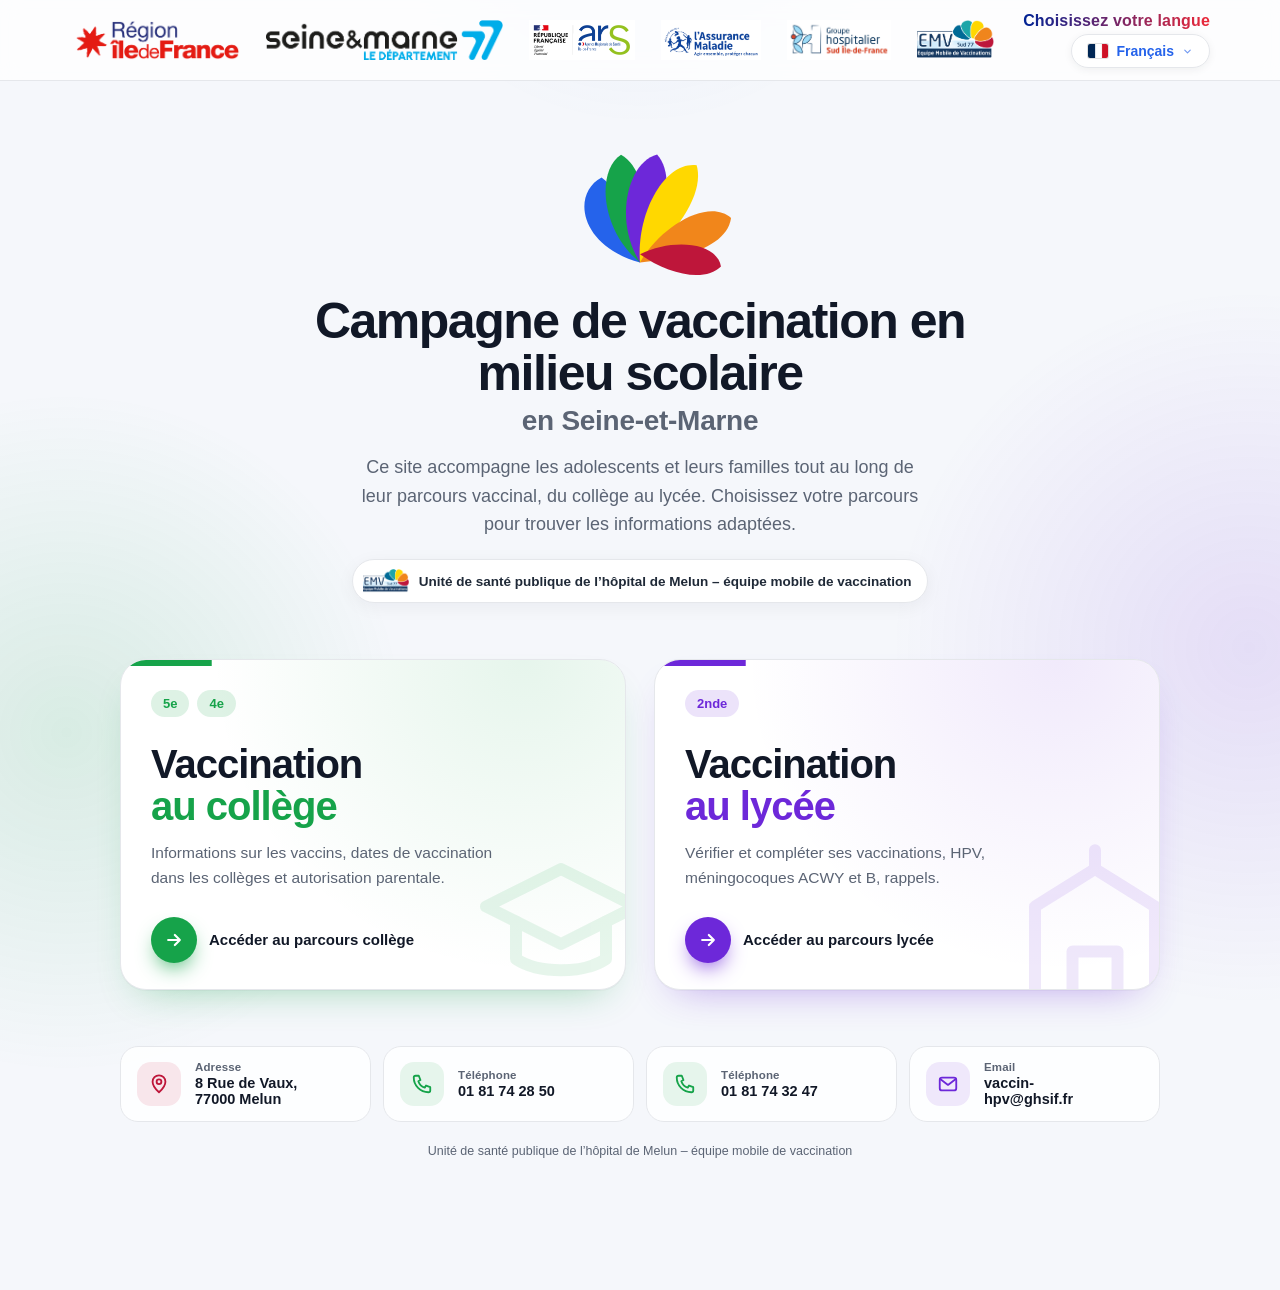
==== commit de53e0af: "maj" ====
--- a/index.html
+++ b/index.html
@@ -3,14 +3,14 @@
 <head>
   <meta charset="utf-8"/>
   <meta name="viewport" content="width=device-width, initial-scale=1"/>
-  <title>Vaccination des adolescents – Île-de-France</title>
+  <title>Campagne de vaccination en milieu scolaire en Seine-et-Marne</title>
   <meta name="description" content="Vaccination des adolescents en Île-de-France. Parcours collège et parcours lycée, proposés par l’Unité de santé publique de l’hôpital de Melun et son équipe mobile de vaccination."/>
   <meta name="robots" content="index, follow"/>
   <script>
     /* Ancien lien vers la section contact du collège (formulaire d'autorisation) */
     if (location.hash === '#contactCard') { location.replace('college/index.html' + location.search + '#contactCard'); }
   </script>
-  <script src="js/parcours.js?v=20261004-14" data-page="hub"></script>
+  <script src="js/parcours.js?v=20261004-15" data-page="hub"></script>
   <script src="js/entete.js" defer></script>
   <script src="js/langue.js?v=20261004-2"></script>
   <style>
@@ -37,33 +37,29 @@
     .top{position:relative;z-index:30;background:rgba(255,255,255,.75);backdrop-filter:blur(10px);-webkit-backdrop-filter:blur(10px);border-bottom:1px solid var(--line)}
     .topIn{max-width:1180px;margin:0 auto;padding:12px 20px;display:flex;align-items:center;gap:24px}
     .topIn .headerLogos{flex:1 1 auto}
-    .hubLang{position:relative;flex:0 0 auto;display:flex;flex-direction:column;align-items:center;gap:6px}
-    .hubLangHint{font-size:12.5px;font-weight:800;color:#1e3a8a;letter-spacing:.01em}
-    .hubLangBtn{display:inline-flex;align-items:center;gap:8px;padding:8px 14px;border-radius:999px;border:1px solid var(--line);background:#fff;
-      font:700 14px/1 var(--font);color:#1d4ed8;cursor:pointer;box-shadow:0 4px 14px rgba(17,24,39,.06);transition:box-shadow .2s ease,border-color .2s ease}
-    .hubLangBtn:hover,.hubLangBtn[aria-expanded="true"]{border-color:#93c5fd;box-shadow:0 8px 22px rgba(37,99,235,.15)}
-    .hubLangBtn img{width:22px;height:15px;object-fit:cover;border-radius:3px;box-shadow:0 0 0 1px rgba(0,0,0,.08)}
-    .hubLangBtn svg{width:14px;height:14px;transition:transform .25s ease}
-    .hubLangBtn[aria-expanded="true"] svg{transform:rotate(180deg)}
-    .hubLangList{position:absolute;top:calc(100% + 8px);right:0;z-index:50;width:400px;max-width:calc(100vw - 24px);margin:0;padding:6px;list-style:none;
-      display:grid;grid-template-columns:repeat(2,minmax(0,1fr));gap:2px;
-      background:#fff;border:1px solid var(--line);border-radius:16px;box-shadow:0 24px 50px -12px rgba(17,24,39,.28);
-      opacity:0;transform:translateY(-6px) scale(.98);transform-origin:top right;pointer-events:none;transition:opacity .18s ease,transform .22s cubic-bezier(.2,.9,.25,1.2)}
-    .hubLangList.open{opacity:1;transform:none;pointer-events:auto}
-    .hubLangList button{width:100%;display:flex;align-items:center;gap:10px;padding:9px 10px;border:0;border-radius:10px;background:none;
-      font:600 14px/1.2 var(--font);color:var(--ink);cursor:pointer;text-align:start}
-    .hubLangList button:hover,.hubLangList button:focus-visible{background:#eff6ff;outline:none}
-    .hubLangList button[aria-selected="true"]{background:#dbeafe;color:#1d4ed8;font-weight:800}
-    .hubLangList img{width:22px;height:15px;object-fit:cover;border-radius:3px;box-shadow:0 0 0 1px rgba(0,0,0,.08)}
+    /* Menu de langue : copie conforme de celui du collège et du lycée */
+    .hubLangWrap{--card:#ffffff;--border:#e5e7eb;--primary:#2563eb;--text:#111827;--primary-soft:#e0e7ff;flex:0 0 auto}
+    .headerLangPicker{display:flex;flex-direction:column;align-items:flex-end;gap:4px}
+    .headerLangHint{font-size:16px;font-weight:800;letter-spacing:.01em;transition:opacity .3s ease;background-repeat:no-repeat;-webkit-background-clip:text;background-clip:text;-webkit-text-fill-color:transparent;color:transparent}
+    .langDropdown{position:relative}
+    .langDropdownBtn{display:flex;align-items:center;gap:8px;padding:8px 16px;border-radius:999px;border:1px solid var(--border);background:var(--card);color:var(--primary);font-weight:700;font-size:14px;cursor:pointer;box-shadow:0 2px 8px rgba(0,0,0,.06);font-family:var(--font)}
+    .langDropdownFlag{width:20px;height:14px;object-fit:cover;border-radius:2px;box-shadow:0 0 0 1px rgba(0,0,0,.12);flex-shrink:0;display:block}
+    .langDropdownChevron{width:11px;height:11px;opacity:.65;flex-shrink:0}
+    .langDropdownPanel{position:absolute;top:calc(100% + 8px);right:0;background:var(--card);border:1px solid var(--border);border-radius:14px;box-shadow:0 20px 50px rgba(0,0,0,.2);padding:10px;display:grid;grid-template-columns:repeat(2,minmax(150px,1fr));gap:4px;max-height:70vh;overflow-y:auto;width:max-content;max-width:92vw;z-index:200}
+    .langDropdownPanel[hidden]{display:none}
+    .langDropdownOption{display:flex;align-items:center;gap:8px;padding:8px 10px;border-radius:10px;border:1px solid transparent;background:none;color:var(--text);cursor:pointer;font-size:13px;font-weight:600;text-align:left;white-space:nowrap;width:100%;font-family:var(--font)}
+    .langDropdownOption:hover{background:var(--primary-soft)}
+    .langDropdownOption.active{border-color:var(--primary);background:var(--primary-soft)}
+    .langDropdownCheck{width:14px;flex-shrink:0;color:var(--primary);font-weight:900;font-size:13px}
+    .langDropdownOptionFlag{width:18px;height:12px;object-fit:cover;border-radius:2px;box-shadow:0 0 0 1px rgba(0,0,0,.12);flex-shrink:0;display:block}
     [dir="rtl"] .path{text-align:right}
     [dir="rtl"] .go svg{transform:scaleX(-1)}
     [dir="rtl"] .ci{text-align:right}
-    [dir="rtl"] .hubLangList{right:auto;left:0;transform-origin:top left}
     body.langFade main{opacity:.25;transition:opacity .2s ease}
     main{transition:opacity .25s ease}
     .topIn .headerLogos a{transition:opacity .2s ease}
     .topIn .headerLogos a:hover{opacity:.75}
-    @media (max-width:768px){.topIn{padding:12px 14px;flex-direction:column;gap:10px}.topIn .headerLogos{width:100%}.hubLangList{right:auto;left:50%;width:340px;max-width:none;margin-left:-170px;transform-origin:top center}.hubLangList button{padding:8px 8px;font-size:13.5px}}
+    @media (max-width:768px){.topIn{padding:12px 14px;flex-direction:column;gap:10px}.topIn .headerLogos{width:100%}.headerLangPicker{align-items:center}.langDropdownPanel{right:auto;left:50%;transform:translateX(-50%)}}
 
     main{max-width:1080px;margin:0 auto;padding:clamp(28px,6vw,60px) 20px 120px}
 
@@ -78,7 +74,7 @@
     body.hoverCollege .fan .pc, body.hoverLycee .fan .pl{transform:rotate(var(--r,0deg)) scale(1.14)}
     body.hoverCollege .fan path:not(.pc), body.hoverLycee .fan path:not(.pl){filter:saturate(.35) opacity(.5)}
 
-    h1{margin:8px 0 0;font-size:clamp(34px,6.4vw,62px);line-height:1.04;letter-spacing:-.03em;font-weight:800}
+    h1{margin:8px 0 0;font-size:clamp(28px,4.8vw,50px);max-width:26ch;margin-left:auto;margin-right:auto;line-height:1.04;letter-spacing:-.03em;font-weight:800}
     h1 .w{display:inline-block;opacity:0;transform:translateY(40%);animation:rise .8s cubic-bezier(.2,.8,.2,1) forwards;animation-delay:calc(var(--k) * 90ms + 650ms)}
     h1 .place{display:block;color:var(--muted);font-weight:700;font-size:.56em;letter-spacing:-.01em;margin-top:.25em}
     @keyframes rise{to{opacity:1;transform:none}}
@@ -186,10 +182,18 @@
         <a href="https://www.ghsif.fr/" target="_blank" rel="noopener" aria-label="Groupe Hospitalier de Melun"><img src="img/CHMELUN.png" alt="Groupe Hospitalier de Melun"></a>
         <a href="#contact" aria-label="Équipe Mobile de Vaccination"><img src="img/EMV.png" alt="Équipe Mobile de Vaccination"></a>
       </div>
-      <div class="hubLang">
-        <div class="hubLangHint" data-i18n="lang_choose">Choisissez votre langue</div>
-        <button type="button" class="hubLangBtn" id="hubLangBtn" aria-haspopup="listbox" aria-expanded="false"><img id="hubLangFlag" src="Flags/fr.png" alt=""><span id="hubLangName">Français</span><svg viewBox="0 0 24 24" fill="none" stroke="currentColor" stroke-width="2.6" stroke-linecap="round" stroke-linejoin="round" aria-hidden="true"><path d="M6 9l6 6 6-6"/></svg></button>
-        <ul class="hubLangList" id="hubLangList" role="listbox" aria-label="Langue"><li><button type="button" role="option" data-lang="fr" aria-selected="true"><img src="Flags/fr.png" alt="">Français</button></li><li><button type="button" role="option" data-lang="en" aria-selected="false"><img src="Flags/gb-eng.png" alt="">English</button></li><li><button type="button" role="option" data-lang="ar" aria-selected="false"><img src="Flags/sa.png" alt="">العربية</button></li><li><button type="button" role="option" data-lang="tr" aria-selected="false"><img src="Flags/tr.png" alt="">Türkçe</button></li><li><button type="button" role="option" data-lang="ps" aria-selected="false"><img src="Flags/af.png" alt="">پښتو</button></li><li><button type="button" role="option" data-lang="ku" aria-selected="false"><img src="Flags/iq.png" alt="">Kurdî (Soranî)</button></li><li><button type="button" role="option" data-lang="ro" aria-selected="false"><img src="Flags/ro.png" alt="">Română</button></li><li><button type="button" role="option" data-lang="ka" aria-selected="false"><img src="Flags/ge.png" alt="">ქართული</button></li><li><button type="button" role="option" data-lang="sq" aria-selected="false"><img src="Flags/al.png" alt="">Shqip</button></li><li><button type="button" role="option" data-lang="am" aria-selected="false"><img src="Flags/et.png" alt="">አማርኛ</button></li><li><button type="button" role="option" data-lang="zh" aria-selected="false"><img src="Flags/cn.png" alt="">中文</button></li><li><button type="button" role="option" data-lang="prs" aria-selected="false"><img src="Flags/af.png" alt="">دری</button></li><li><button type="button" role="option" data-lang="es" aria-selected="false"><img src="Flags/es.png" alt="">Español</button></li><li><button type="button" role="option" data-lang="pt" aria-selected="false"><img src="Flags/pt.png" alt="">Português</button></li><li><button type="button" role="option" data-lang="ru" aria-selected="false"><img src="Flags/ru.png" alt="">Русский</button></li><li><button type="button" role="option" data-lang="uk" aria-selected="false"><img src="Flags/ua.png" alt="">Українська</button></li><li><button type="button" role="option" data-lang="mo" aria-selected="false"><img src="Flags/md.png" alt="">Moldovenească</button></li></ul>
+      <div class="hubLangWrap">
+        <div class="headerLangPicker">
+          <span class="headerLangHint" id="headerLangHint">Choisissez votre langue</span>
+          <div class="langDropdown">
+            <button type="button" class="langDropdownBtn" id="langSwitcherBtn" aria-haspopup="listbox" aria-expanded="false">
+              <img class="langDropdownFlag" id="langSwitcherFlag" src="Flags/fr.png" alt="">
+              <span id="langSwitcherText">Français</span>
+              <svg class="langDropdownChevron" viewBox="0 0 24 24" fill="none" stroke="currentColor" stroke-width="2.5" stroke-linecap="round" stroke-linejoin="round" aria-hidden="true"><path d="M6 9l6 6 6-6"/></svg>
+            </button>
+            <div class="langDropdownPanel" id="langPanel" role="listbox" hidden></div>
+          </div>
+        </div>
       </div>
     </div>
   </header>
@@ -209,8 +213,8 @@
       </svg>
 
       <h1>
-        <span id="hubTitle"><span class="w" style="--k:0">Vaccination</span> <span class="w" style="--k:1">des</span> <span class="w" style="--k:2">adolescents</span></span>
-        <span class="place"><span class="w" style="--k:3">Île-de-France</span></span>
+        <span id="hubTitle"><span class="w" style="--k:0">Campagne</span> <span class="w" style="--k:1">de</span> <span class="w" style="--k:2">vaccination</span></span>
+        <span class="place"><span class="w" style="--k:3" data-i18n="place">en Seine-et-Marne</span></span>
       </h1>
       <p class="lead" data-i18n="lead">Ce site accompagne les adolescents et leurs familles tout au long de leur parcours vaccinal, du collège au lycée. Choisissez votre parcours pour trouver les informations adaptées.</p>
       <div class="unit"><img src="img/EMV.png" alt=""><span data-i18n="unit">Unité de santé publique de l’hôpital de Melun – équipe mobile de vaccination</span></div>
@@ -226,7 +230,7 @@
       </a>
 
       <a class="path lycee" href="lycee/index.html" data-pt="lycee" style="--d:1.5s" data-hover="hoverLycee">
-        <div class="levels"><span>2nde</span><span>1ère</span><span>Tle</span></div>
+        <div class="levels"><span>2nde</span></div>
         <h2 data-i18n-html="h2_lyc">Vaccination <b>au lycée</b></h2>
         <p data-i18n="desc_lyc">Vérifier et compléter ses vaccinations, HPV, méningocoques ACWY et B, rappels.</p>
         <div class="go"><i><svg viewBox="0 0 24 24" fill="none" stroke="currentColor" stroke-width="2.6" stroke-linecap="round" stroke-linejoin="round" aria-hidden="true"><path d="M5 12h14M13 6l6 6-6 6"/></svg></i><span class="goTxt" data-i18n="go_lyc">Accéder au parcours lycée</span><span class="goShort" data-i18n="go_short">Entrer</span></div>
@@ -291,9 +295,10 @@
   </script>
   <script>
     /* Langue de l'accueil : mêmes 17 langues que le collège et le lycée */
-    var HUB_I18N = {"title": {"fr": "Vaccination des adolescents", "en": "Adolescent vaccination", "ar": "تلقيح المراهقين", "tr": "Ergen aşılaması", "ps": "د تنکیو ځوانانو واکسین", "ku": "ڤاکسینی هەرزەکاران", "ro": "Vaccinarea adolescenților", "ka": "მოზარდების ვაქცინაცია", "sq": "Vaksinimi i adoleshentëve", "am": "የታዳጊዎች ክትባት", "zh": "青少年疫苗接种", "prs": "واکسیناسیون نوجوانان", "es": "Vacunación de los adolescentes", "pt": "Vacinação dos adolescentes", "ru": "Вакцинация подростков", "uk": "Вакцинація підлітків", "mo": "Vaccinarea adolescenților"}, "lead": {"fr": "Ce site accompagne les adolescents et leurs familles tout au long de leur parcours vaccinal, du collège au lycée. Choisissez votre parcours pour trouver les informations adaptées.", "en": "This site supports adolescents and their families throughout their vaccination journey, from middle school to high school. Choose your path to find the right information.", "ar": "يرافق هذا الموقع المراهقين وعائلاتهم طوال مسارهم التلقيحي، من الإعدادية إلى الثانوية. اختر مسارك للعثور على المعلومات المناسبة.", "tr": "Bu site, ergenlere ve ailelerine ortaokuldan liseye kadar aşı süreçleri boyunca eşlik eder. Size uygun bilgileri bulmak için yolunuzu seçin.", "ps": "دا وېبپاڼه تنکي ځوانان او د هغوی کورنۍ د واکسین په ټوله لاره کې، له منځني ښوونځي تر لیسې پورې، ملاتړ کوي. د مناسبو معلوماتو د موندلو لپاره خپله لاره وټاکئ.", "ku": "ئەم ماڵپەڕە هاوڕێی هەرزەکاران و خێزانەکانیانە لە سەرانسەری ڕێڕەوی ڤاکسینیاندا، لە قوتابخانەی ناوەندییەوە تا ئامادەیی. ڕێڕەوەکەت هەڵبژێرە بۆ دۆزینەوەی زانیاریی گونجاو.", "ro": "Acest site îi însoțește pe adolescenți și pe familiile lor pe tot parcursul vaccinării, de la colegiu la liceu. Alegeți-vă parcursul pentru a găsi informațiile potrivite.", "ka": "ეს საიტი მოზარდებსა და მათ ოჯახებს ეხმარება ვაქცინაციის მთელ გზაზე, კოლეჯიდან ლიცეუმამდე. აირჩიეთ თქვენი მიმართულება შესაბამისი ინფორმაციის მოსაძებნად.", "sq": "Ky sajt i shoqëron adoleshentët dhe familjet e tyre gjatë gjithë rrugëtimit të vaksinimit, nga kolegji te shkolla e mesme. Zgjidhni rrugën tuaj për të gjetur informacionin e duhur.", "am": "ይህ ድረ-ገጽ ታዳጊዎችን እና ቤተሰቦቻቸውን ከኮሌጅ እስከ ሁለተኛ ደረጃ ትምህርት ቤት ድረስ በክትባት ጉዟቸው ሁሉ ይደግፋል። ተገቢውን መረጃ ለማግኘት መንገድዎን ይምረጡ።", "zh": "本网站在青少年从初中到高中的整个疫苗接种过程中为他们及其家庭提供帮助。请选择您的路径以查找相应信息。", "prs": "این وب‌سایت نوجوانان و خانواده‌های آن‌ها را در تمام مسیر واکسیناسیون، از مکتب متوسطه تا لیسه، همراهی می‌کند. مسیر خود را انتخاب کنید تا معلومات مناسب را بیابید.", "es": "Este sitio acompaña a los adolescentes y a sus familias a lo largo de su recorrido de vacunación, del colegio al instituto. Elija su recorrido para encontrar la información adecuada.", "pt": "Este site acompanha os adolescentes e as suas famílias ao longo do seu percurso de vacinação, do colégio ao liceu. Escolha o seu percurso para encontrar a informação adequada.", "ru": "Этот сайт сопровождает подростков и их семьи на всём пути вакцинации, от коллежа до лицея. Выберите свой раздел, чтобы найти нужную информацию.", "uk": "Цей сайт супроводжує підлітків та їхні родини на всьому шляху вакцинації, від колежу до ліцею. Оберіть свій розділ, щоб знайти потрібну інформацію.", "mo": "Acest site îi însoțește pe adolescenți și pe familiile lor pe tot parcursul vaccinării, de la colegiu la liceu. Alegeți-vă parcursul pentru a găsi informațiile potrivite."}, "h2_col": {"fr": "Vaccination <b>au collège</b>", "en": "<b>Middle school</b> vaccination", "ar": "التلقيح <b>في الإعدادية</b>", "tr": "<b>Ortaokulda</b> aşılama", "ps": "<b>په منځني ښوونځي کې</b> واکسین", "ku": "ڤاکسین <b>لە قوتابخانەی ناوەندی</b>", "ro": "Vaccinare <b>la colegiu</b>", "ka": "ვაქცინაცია <b>კოლეჯში</b>", "sq": "Vaksinimi <b>në kolegj</b>", "am": "<b>በኮሌጅ</b> ክትባት", "zh": "<b>初中</b>疫苗接种", "prs": "واکسیناسیون <b>در مکتب متوسطه</b>", "es": "Vacunación <b>en el colegio</b>", "pt": "Vacinação <b>no colégio</b>", "ru": "Вакцинация <b>в коллеже</b>", "uk": "Вакцинація <b>в колежі</b>", "mo": "Vaccinare <b>la colegiu</b>"}, "h2_lyc": {"fr": "Vaccination <b>au lycée</b>", "en": "<b>High school</b> vaccination", "ar": "التلقيح <b>في الثانوية</b>", "tr": "<b>Lisede</b> aşılama", "ps": "<b>په لیسه کې</b> واکسین", "ku": "ڤاکسین <b>لە ئامادەیی</b>", "ro": "Vaccinare <b>la liceu</b>", "ka": "ვაქცინაცია <b>ლიცეუმში</b>", "sq": "Vaksinimi <b>në shkollën e mesme</b>", "am": "<b>በሁለተኛ ደረጃ ትምህርት ቤት</b> ክትባት", "zh": "<b>高中</b>疫苗接种", "prs": "واکسیناسیون <b>در لیسه</b>", "es": "Vacunación <b>en el instituto</b>", "pt": "Vacinação <b>no liceu</b>", "ru": "Вакцинация <b>в лицее</b>", "uk": "Вакцинація <b>в ліцеї</b>", "mo": "Vaccinare <b>la liceu</b>"}, "desc_col": {"fr": "Informations sur les vaccins, dates de vaccination dans les collèges et autorisation parentale.", "en": "Vaccine information, vaccination dates in middle schools and parental consent.", "ar": "معلومات عن اللقاحات، ومواعيد التلقيح في الإعداديات، والموافقة الأبوية.", "tr": "Aşılar hakkında bilgiler, ortaokullardaki aşı tarihleri ve veli izni.", "ps": "د واکسینونو په اړه معلومات، په منځنیو ښوونځیو کې د واکسین نېټې او د والدینو اجازه.", "ku": "زانیاری دەربارەی ڤاکسینەکان، ڕێکەوتەکانی ڤاکسین لە قوتابخانە ناوەندییەکان و ڕەزامەندیی دایک و باوک.", "ro": "Informații despre vaccinuri, datele vaccinării în colegii și autorizația părinților.", "ka": "ინფორმაცია ვაქცინების შესახებ, ვაქცინაციის თარიღები კოლეჯებში და მშობლის ნებართვა.", "sq": "Informacion për vaksinat, datat e vaksinimit në kolegje dhe autorizimi i prindërve.", "am": "ስለ ክትባቶች መረጃ፣ በኮሌጆች ውስጥ የክትባት ቀኖች እና የወላጅ ፈቃድ።", "zh": "疫苗信息、各初中的接种日期以及家长同意书。", "prs": "معلومات درباره واکسین‌ها، تاریخ‌های واکسیناسیون در مکاتب متوسطه و اجازه والدین.", "es": "Información sobre las vacunas, fechas de vacunación en los colegios y autorización parental.", "pt": "Informações sobre as vacinas, datas de vacinação nos colégios e autorização parental.", "ru": "Информация о вакцинах, даты вакцинации в коллежах и согласие родителей.", "uk": "Інформація про вакцини, дати вакцинації в колежах та згода батьків.", "mo": "Informații despre vaccinuri, datele vaccinării în colegii și autorizația părinților."}, "desc_lyc": {"fr": "Vérifier et compléter ses vaccinations, HPV, méningocoques ACWY et B, rappels.", "en": "Check and complete your vaccinations, HPV, meningococcal ACWY and B, boosters.", "ar": "تحقق من تطعيماتك وأكملها، فيروس الورم الحليمي البشري، المكورات السحائية ACWY وB، الجرعات المعززة.", "tr": "Aşılarınızı kontrol edin ve tamamlayın, HPV, ACWY ve B meningokok, rapeller.", "ps": "خپل واکسینونه وګورئ او بشپړ یې کړئ، HPV، د مننژوکوک ACWY او B، تکراري ډوزونه.", "ku": "ڤاکسینەکانت بپشکنە و تەواویان بکە، HPV، مێنینگۆکۆکی ACWY و B، دووبارەکردنەوەکان.", "ro": "Verificați și completați-vă vaccinările, HPV, meningococ ACWY și B, rapeluri.", "ka": "შეამოწმეთ და შეავსეთ თქვენი ვაქცინაციები, HPV, მენინგოკოკი ACWY და B, განმეორებითი დოზები.", "sq": "Kontrolloni dhe plotësoni vaksinimet tuaja, HPV, meningokokët ACWY dhe B, përforcuesit.", "am": "ክትባቶችዎን ያረጋግጡ እና ያጠናቅቁ፣ HPV፣ ማኒንጎኮከስ ACWY እና B፣ ማጠናከሪያዎች።", "zh": "检查并补全您的疫苗接种：HPV、ACWY 和 B 型脑膜炎球菌、加强针。", "prs": "واکسین‌های خود را بررسی و تکمیل کنید، HPV، مننگوکوک ACWY و B، دوزهای تقویتی.", "es": "Verificar y completar sus vacunas, VPH, meningococos ACWY y B, refuerzos.", "pt": "Verificar e completar as suas vacinas, HPV, meningococos ACWY e B, reforços.", "ru": "Проверить и дополнить свои прививки, ВПЧ, менингококки ACWY и B, ревакцинации.", "uk": "Перевірити та доповнити свої щеплення, ВПЛ, менінгококи ACWY і B, ревакцинації.", "mo": "Verificați și completați-vă vaccinările, HPV, meningococ ACWY și B, rapeluri."}, "go_col": {"fr": "Accéder au parcours collège", "en": "Go to the middle school section", "ar": "الدخول إلى قسم الإعدادية", "tr": "Ortaokul bölümüne git", "ps": "د منځني ښوونځي برخې ته ورشئ", "ku": "چوونە بۆ بەشی قوتابخانەی ناوەندی", "ro": "Accesați parcursul colegiu", "ka": "კოლეჯის განყოფილებაზე გადასვლა", "sq": "Hyni në seksionin e kolegjit", "am": "ወደ ኮሌጅ ክፍል ይሂዱ", "zh": "进入初中栏目", "prs": "ورود به بخش مکتب متوسطه", "es": "Acceder al apartado colegio", "pt": "Aceder ao percurso colégio", "ru": "Перейти в раздел коллежа", "uk": "Перейти до розділу колежу", "mo": "Accesați parcursul colegiu"}, "go_lyc": {"fr": "Accéder au parcours lycée", "en": "Go to the high school section", "ar": "الدخول إلى قسم الثانوية", "tr": "Lise bölümüne git", "ps": "د لیسې برخې ته ورشئ", "ku": "چوونە بۆ بەشی ئامادەیی", "ro": "Accesați parcursul liceu", "ka": "ლიცეუმის განყოფილებაზე გადასვლა", "sq": "Hyni në seksionin e shkollës së mesme", "am": "ወደ ሁለተኛ ደረጃ ትምህርት ቤት ክፍል ይሂዱ", "zh": "进入高中栏目", "prs": "ورود به بخش لیسه", "es": "Acceder al apartado instituto", "pt": "Aceder ao percurso liceu", "ru": "Перейти в раздел лицея", "uk": "Перейти до розділу ліцею", "mo": "Accesați parcursul liceu"}, "go_short": {"fr": "Entrer", "en": "Enter", "ar": "دخول", "tr": "Gir", "ps": "ننوځئ", "ku": "چوونە ژوورەوە", "ro": "Intrați", "ka": "შესვლა", "sq": "Hyni", "am": "ግባ", "zh": "进入", "prs": "ورود", "es": "Entrar", "pt": "Entrar", "ru": "Войти", "uk": "Увійти", "mo": "Intrați"}, "paths_aria": {"fr": "Choisir un parcours", "en": "Choose a path", "ar": "اختر مسارًا", "tr": "Bir bölüm seçin", "ps": "یوه لاره وټاکئ", "ku": "ڕێڕەوێک هەڵبژێرە", "ro": "Alegeți un parcurs", "ka": "აირჩიეთ მიმართულება", "sq": "Zgjidhni një rrugë", "am": "መንገድ ይምረጡ", "zh": "选择栏目", "prs": "یک مسیر انتخاب کنید", "es": "Elegir un recorrido", "pt": "Escolher um percurso", "ru": "Выберите раздел", "uk": "Оберіть розділ", "mo": "Alegeți un parcurs"}, "lang_choose": {"fr": "Choisissez votre langue", "en": "Choose your language", "ar": "اختر لغتك", "tr": "Dilinizi seçin", "ps": "خپله ژبه وټاکئ", "ku": "زمانەکەت هەڵبژێرە", "ro": "Alegeți limba", "ka": "აირჩიეთ ენა", "sq": "Zgjidhni gjuhën", "am": "ቋንቋዎን ይምረጡ", "zh": "选择语言", "prs": "زبان خود را انتخاب کنید", "es": "Elija su idioma", "pt": "Escolha o seu idioma", "ru": "Выберите язык", "uk": "Оберіть мову", "mo": "Alegeți limba"}, "unit": {"fr": "Unité de santé publique de l’hôpital de Melun – équipe mobile de vaccination", "en": "Public Health Unit of Melun Hospital – mobile vaccination team", "ar": "وحدة الصحة العامة في مستشفى ميلون – فريق التلقيح المتنقل", "tr": "Melun Hastanesi Halk Sağlığı Birimi – mobil aşı ekibi", "ps": "د مېلون روغتون د عامې روغتیا واحد – د واکسین ګرځنده ټیم", "ku": "یەکەی تەندروستیی گشتیی نەخۆشخانەی مێلون – تیمی گەڕۆکی ڤاکسین", "ro": "Unitatea de sănătate publică a spitalului din Melun – echipa mobilă de vaccinare", "ka": "მელუნის საავადმყოფოს საზოგადოებრივი ჯანმრთელობის განყოფილება – ვაქცინაციის მობილური გუნდი", "sq": "Njësia e shëndetit publik e spitalit të Melun – ekipi i lëvizshëm i vaksinimit", "am": "የሜሉን ሆስፒታል የሕዝብ ጤና ክፍል – ተንቀሳቃሽ የክትባት ቡድን", "zh": "默伦医院公共卫生科 – 流动疫苗接种团队", "prs": "واحد صحت عامه شفاخانه ملون – تیم سیار واکسیناسیون", "es": "Unidad de salud pública del hospital de Melun – equipo móvil de vacunación", "pt": "Unidade de saúde pública do hospital de Melun – equipa móvel de vacinação", "ru": "Отдел общественного здравоохранения больницы Мелёна – мобильная бригада вакцинации", "uk": "Відділ громадського здоров’я лікарні Мелена – мобільна бригада вакцинації", "mo": "Unitatea de sănătate publică a spitalului din Melun – echipa mobilă de vaccinare"}, "addr": {"fr": "Adresse", "en": "Address", "ar": "العنوان", "tr": "Adres", "ps": "پته", "ku": "ناونیشان", "ro": "Adresă", "ka": "მისამართი", "sq": "Adresa", "am": "አድራሻ", "zh": "地址", "prs": "آدرس", "es": "Dirección", "pt": "Morada", "ru": "Адрес", "uk": "Адреса", "mo": "Adresă"}, "phone": {"fr": "Téléphone", "en": "Phone", "ar": "الهاتف", "tr": "Telefon", "ps": "تلیفون", "ku": "تەلەفۆن", "ro": "Telefon", "ka": "ტელეფონი", "sq": "Telefoni", "am": "ስልክ", "zh": "电话", "prs": "تلیفون", "es": "Teléfono", "pt": "Telefone", "ru": "Телефон", "uk": "Телефон", "mo": "Telefon"}, "email": {"fr": "Email", "en": "Email", "ar": "البريد الإلكتروني", "tr": "E-posta", "ps": "بریښنالیک", "ku": "ئیمەیل", "ro": "Email", "ka": "ელფოსტა", "sq": "Email", "am": "ኢሜይል", "zh": "电子邮件", "prs": "ایمیل", "es": "Correo electrónico", "pt": "Email", "ru": "Эл. почта", "uk": "Ел. пошта", "mo": "Email"}};
+    var HUB_I18N = {"title": {"fr": "Campagne de vaccination en milieu scolaire", "en": "School vaccination campaign", "ar": "حملة التلقيح في الوسط المدرسي", "tr": "Okullarda aşı kampanyası", "ps": "په ښوونځیو کې د واکسین کمپاین", "ku": "هەڵمەتی ڤاکسین لە ژینگەی قوتابخانە", "ro": "Campanie de vaccinare în mediul școlar", "ka": "ვაქცინაციის კამპანია სკოლებში", "sq": "Fushata e vaksinimit në shkolla", "am": "በትምህርት ቤቶች የክትባት ዘመቻ", "zh": "校园疫苗接种活动", "prs": "کمپاین واکسیناسیون در محیط مکتب", "es": "Campaña de vacunación en el ámbito escolar", "pt": "Campanha de vacinação em meio escolar", "ru": "Кампания вакцинации в школах", "uk": "Кампанія вакцинації в школах", "mo": "Campanie de vaccinare în mediul școlar"}, "lead": {"fr": "Ce site accompagne les adolescents et leurs familles tout au long de leur parcours vaccinal, du collège au lycée. Choisissez votre parcours pour trouver les informations adaptées.", "en": "This site supports adolescents and their families throughout their vaccination journey, from middle school to high school. Choose your path to find the right information.", "ar": "يرافق هذا الموقع المراهقين وعائلاتهم طوال مسارهم التلقيحي، من الإعدادية إلى الثانوية. اختر مسارك للعثور على المعلومات المناسبة.", "tr": "Bu site, ergenlere ve ailelerine ortaokuldan liseye kadar aşı süreçleri boyunca eşlik eder. Size uygun bilgileri bulmak için yolunuzu seçin.", "ps": "دا وېبپاڼه تنکي ځوانان او د هغوی کورنۍ د واکسین په ټوله لاره کې، له منځني ښوونځي تر لیسې پورې، ملاتړ کوي. د مناسبو معلوماتو د موندلو لپاره خپله لاره وټاکئ.", "ku": "ئەم ماڵپەڕە هاوڕێی هەرزەکاران و خێزانەکانیانە لە سەرانسەری ڕێڕەوی ڤاکسینیاندا، لە قوتابخانەی ناوەندییەوە تا ئامادەیی. ڕێڕەوەکەت هەڵبژێرە بۆ دۆزینەوەی زانیاریی گونجاو.", "ro": "Acest site îi însoțește pe adolescenți și pe familiile lor pe tot parcursul vaccinării, de la colegiu la liceu. Alegeți-vă parcursul pentru a găsi informațiile potrivite.", "ka": "ეს საიტი მოზარდებსა და მათ ოჯახებს ეხმარება ვაქცინაციის მთელ გზაზე, კოლეჯიდან ლიცეუმამდე. აირჩიეთ თქვენი მიმართულება შესაბამისი ინფორმაციის მოსაძებნად.", "sq": "Ky sajt i shoqëron adoleshentët dhe familjet e tyre gjatë gjithë rrugëtimit të vaksinimit, nga kolegji te shkolla e mesme. Zgjidhni rrugën tuaj për të gjetur informacionin e duhur.", "am": "ይህ ድረ-ገጽ ታዳጊዎችን እና ቤተሰቦቻቸውን ከኮሌጅ እስከ ሁለተኛ ደረጃ ትምህርት ቤት ድረስ በክትባት ጉዟቸው ሁሉ ይደግፋል። ተገቢውን መረጃ ለማግኘት መንገድዎን ይምረጡ።", "zh": "本网站在青少年从初中到高中的整个疫苗接种过程中为他们及其家庭提供帮助。请选择您的路径以查找相应信息。", "prs": "این وب‌سایت نوجوانان و خانواده‌های آن‌ها را در تمام مسیر واکسیناسیون، از مکتب متوسطه تا لیسه، همراهی می‌کند. مسیر خود را انتخاب کنید تا معلومات مناسب را بیابید.", "es": "Este sitio acompaña a los adolescentes y a sus familias a lo largo de su recorrido de vacunación, del colegio al instituto. Elija su recorrido para encontrar la información adecuada.", "pt": "Este site acompanha os adolescentes e as suas famílias ao longo do seu percurso de vacinação, do colégio ao liceu. Escolha o seu percurso para encontrar a informação adequada.", "ru": "Этот сайт сопровождает подростков и их семьи на всём пути вакцинации, от коллежа до лицея. Выберите свой раздел, чтобы найти нужную информацию.", "uk": "Цей сайт супроводжує підлітків та їхні родини на всьому шляху вакцинації, від колежу до ліцею. Оберіть свій розділ, щоб знайти потрібну інформацію.", "mo": "Acest site îi însoțește pe adolescenți și pe familiile lor pe tot parcursul vaccinării, de la colegiu la liceu. Alegeți-vă parcursul pentru a găsi informațiile potrivite."}, "h2_col": {"fr": "Vaccination <b>au collège</b>", "en": "<b>Middle school</b> vaccination", "ar": "التلقيح <b>في الإعدادية</b>", "tr": "<b>Ortaokulda</b> aşılama", "ps": "<b>په منځني ښوونځي کې</b> واکسین", "ku": "ڤاکسین <b>لە قوتابخانەی ناوەندی</b>", "ro": "Vaccinare <b>la colegiu</b>", "ka": "ვაქცინაცია <b>კოლეჯში</b>", "sq": "Vaksinimi <b>në kolegj</b>", "am": "<b>በኮሌጅ</b> ክትባት", "zh": "<b>初中</b>疫苗接种", "prs": "واکسیناسیون <b>در مکتب متوسطه</b>", "es": "Vacunación <b>en el colegio</b>", "pt": "Vacinação <b>no colégio</b>", "ru": "Вакцинация <b>в коллеже</b>", "uk": "Вакцинація <b>в колежі</b>", "mo": "Vaccinare <b>la colegiu</b>"}, "h2_lyc": {"fr": "Vaccination <b>au lycée</b>", "en": "<b>High school</b> vaccination", "ar": "التلقيح <b>في الثانوية</b>", "tr": "<b>Lisede</b> aşılama", "ps": "<b>په لیسه کې</b> واکسین", "ku": "ڤاکسین <b>لە ئامادەیی</b>", "ro": "Vaccinare <b>la liceu</b>", "ka": "ვაქცინაცია <b>ლიცეუმში</b>", "sq": "Vaksinimi <b>në shkollën e mesme</b>", "am": "<b>በሁለተኛ ደረጃ ትምህርት ቤት</b> ክትባት", "zh": "<b>高中</b>疫苗接种", "prs": "واکسیناسیون <b>در لیسه</b>", "es": "Vacunación <b>en el instituto</b>", "pt": "Vacinação <b>no liceu</b>", "ru": "Вакцинация <b>в лицее</b>", "uk": "Вакцинація <b>в ліцеї</b>", "mo": "Vaccinare <b>la liceu</b>"}, "desc_col": {"fr": "Informations sur les vaccins, dates de vaccination dans les collèges et autorisation parentale.", "en": "Vaccine information, vaccination dates in middle schools and parental consent.", "ar": "معلومات عن اللقاحات، ومواعيد التلقيح في الإعداديات، والموافقة الأبوية.", "tr": "Aşılar hakkında bilgiler, ortaokullardaki aşı tarihleri ve veli izni.", "ps": "د واکسینونو په اړه معلومات، په منځنیو ښوونځیو کې د واکسین نېټې او د والدینو اجازه.", "ku": "زانیاری دەربارەی ڤاکسینەکان، ڕێکەوتەکانی ڤاکسین لە قوتابخانە ناوەندییەکان و ڕەزامەندیی دایک و باوک.", "ro": "Informații despre vaccinuri, datele vaccinării în colegii și autorizația părinților.", "ka": "ინფორმაცია ვაქცინების შესახებ, ვაქცინაციის თარიღები კოლეჯებში და მშობლის ნებართვა.", "sq": "Informacion për vaksinat, datat e vaksinimit në kolegje dhe autorizimi i prindërve.", "am": "ስለ ክትባቶች መረጃ፣ በኮሌጆች ውስጥ የክትባት ቀኖች እና የወላጅ ፈቃድ።", "zh": "疫苗信息、各初中的接种日期以及家长同意书。", "prs": "معلومات درباره واکسین‌ها، تاریخ‌های واکسیناسیون در مکاتب متوسطه و اجازه والدین.", "es": "Información sobre las vacunas, fechas de vacunación en los colegios y autorización parental.", "pt": "Informações sobre as vacinas, datas de vacinação nos colégios e autorização parental.", "ru": "Информация о вакцинах, даты вакцинации в коллежах и согласие родителей.", "uk": "Інформація про вакцини, дати вакцинації в колежах та згода батьків.", "mo": "Informații despre vaccinuri, datele vaccinării în colegii și autorizația părinților."}, "desc_lyc": {"fr": "Vérifier et compléter ses vaccinations, HPV, méningocoques ACWY et B, rappels.", "en": "Check and complete your vaccinations, HPV, meningococcal ACWY and B, boosters.", "ar": "تحقق من تطعيماتك وأكملها، فيروس الورم الحليمي البشري، المكورات السحائية ACWY وB، الجرعات المعززة.", "tr": "Aşılarınızı kontrol edin ve tamamlayın, HPV, ACWY ve B meningokok, rapeller.", "ps": "خپل واکسینونه وګورئ او بشپړ یې کړئ، HPV، د مننژوکوک ACWY او B، تکراري ډوزونه.", "ku": "ڤاکسینەکانت بپشکنە و تەواویان بکە، HPV، مێنینگۆکۆکی ACWY و B، دووبارەکردنەوەکان.", "ro": "Verificați și completați-vă vaccinările, HPV, meningococ ACWY și B, rapeluri.", "ka": "შეამოწმეთ და შეავსეთ თქვენი ვაქცინაციები, HPV, მენინგოკოკი ACWY და B, განმეორებითი დოზები.", "sq": "Kontrolloni dhe plotësoni vaksinimet tuaja, HPV, meningokokët ACWY dhe B, përforcuesit.", "am": "ክትባቶችዎን ያረጋግጡ እና ያጠናቅቁ፣ HPV፣ ማኒንጎኮከስ ACWY እና B፣ ማጠናከሪያዎች።", "zh": "检查并补全您的疫苗接种：HPV、ACWY 和 B 型脑膜炎球菌、加强针。", "prs": "واکسین‌های خود را بررسی و تکمیل کنید، HPV، مننگوکوک ACWY و B، دوزهای تقویتی.", "es": "Verificar y completar sus vacunas, VPH, meningococos ACWY y B, refuerzos.", "pt": "Verificar e completar as suas vacinas, HPV, meningococos ACWY e B, reforços.", "ru": "Проверить и дополнить свои прививки, ВПЧ, менингококки ACWY и B, ревакцинации.", "uk": "Перевірити та доповнити свої щеплення, ВПЛ, менінгококи ACWY і B, ревакцинації.", "mo": "Verificați și completați-vă vaccinările, HPV, meningococ ACWY și B, rapeluri."}, "go_col": {"fr": "Accéder au parcours collège", "en": "Go to the middle school section", "ar": "الدخول إلى قسم الإعدادية", "tr": "Ortaokul bölümüne git", "ps": "د منځني ښوونځي برخې ته ورشئ", "ku": "چوونە بۆ بەشی قوتابخانەی ناوەندی", "ro": "Accesați parcursul colegiu", "ka": "კოლეჯის განყოფილებაზე გადასვლა", "sq": "Hyni në seksionin e kolegjit", "am": "ወደ ኮሌጅ ክፍል ይሂዱ", "zh": "进入初中栏目", "prs": "ورود به بخش مکتب متوسطه", "es": "Acceder al apartado colegio", "pt": "Aceder ao percurso colégio", "ru": "Перейти в раздел коллежа", "uk": "Перейти до розділу колежу", "mo": "Accesați parcursul colegiu"}, "go_lyc": {"fr": "Accéder au parcours lycée", "en": "Go to the high school section", "ar": "الدخول إلى قسم الثانوية", "tr": "Lise bölümüne git", "ps": "د لیسې برخې ته ورشئ", "ku": "چوونە بۆ بەشی ئامادەیی", "ro": "Accesați parcursul liceu", "ka": "ლიცეუმის განყოფილებაზე გადასვლა", "sq": "Hyni në seksionin e shkollës së mesme", "am": "ወደ ሁለተኛ ደረጃ ትምህርት ቤት ክፍል ይሂዱ", "zh": "进入高中栏目", "prs": "ورود به بخش لیسه", "es": "Acceder al apartado instituto", "pt": "Aceder ao percurso liceu", "ru": "Перейти в раздел лицея", "uk": "Перейти до розділу ліцею", "mo": "Accesați parcursul liceu"}, "go_short": {"fr": "Entrer", "en": "Enter", "ar": "دخول", "tr": "Gir", "ps": "ننوځئ", "ku": "چوونە ژوورەوە", "ro": "Intrați", "ka": "შესვლა", "sq": "Hyni", "am": "ግባ", "zh": "进入", "prs": "ورود", "es": "Entrar", "pt": "Entrar", "ru": "Войти", "uk": "Увійти", "mo": "Intrați"}, "paths_aria": {"fr": "Choisir un parcours", "en": "Choose a path", "ar": "اختر مسارًا", "tr": "Bir bölüm seçin", "ps": "یوه لاره وټاکئ", "ku": "ڕێڕەوێک هەڵبژێرە", "ro": "Alegeți un parcurs", "ka": "აირჩიეთ მიმართულება", "sq": "Zgjidhni një rrugë", "am": "መንገድ ይምረጡ", "zh": "选择栏目", "prs": "یک مسیر انتخاب کنید", "es": "Elegir un recorrido", "pt": "Escolher um percurso", "ru": "Выберите раздел", "uk": "Оберіть розділ", "mo": "Alegeți un parcurs"}, "lang_choose": {"fr": "Choisissez votre langue", "en": "Choose your language", "ar": "اختر لغتك", "tr": "Dilinizi seçin", "ps": "خپله ژبه وټاکئ", "ku": "زمانەکەت هەڵبژێرە", "ro": "Alegeți limba", "ka": "აირჩიეთ ენა", "sq": "Zgjidhni gjuhën", "am": "ቋንቋዎን ይምረጡ", "zh": "选择语言", "prs": "زبان خود را انتخاب کنید", "es": "Elija su idioma", "pt": "Escolha o seu idioma", "ru": "Выберите язык", "uk": "Оберіть мову", "mo": "Alegeți limba"}, "unit": {"fr": "Unité de santé publique de l’hôpital de Melun – équipe mobile de vaccination", "en": "Public Health Unit of Melun Hospital – mobile vaccination team", "ar": "وحدة الصحة العامة في مستشفى ميلون – فريق التلقيح المتنقل", "tr": "Melun Hastanesi Halk Sağlığı Birimi – mobil aşı ekibi", "ps": "د مېلون روغتون د عامې روغتیا واحد – د واکسین ګرځنده ټیم", "ku": "یەکەی تەندروستیی گشتیی نەخۆشخانەی مێلون – تیمی گەڕۆکی ڤاکسین", "ro": "Unitatea de sănătate publică a spitalului din Melun – echipa mobilă de vaccinare", "ka": "მელუნის საავადმყოფოს საზოგადოებრივი ჯანმრთელობის განყოფილება – ვაქცინაციის მობილური გუნდი", "sq": "Njësia e shëndetit publik e spitalit të Melun – ekipi i lëvizshëm i vaksinimit", "am": "የሜሉን ሆስፒታል የሕዝብ ጤና ክፍል – ተንቀሳቃሽ የክትባት ቡድን", "zh": "默伦医院公共卫生科 – 流动疫苗接种团队", "prs": "واحد صحت عامه شفاخانه ملون – تیم سیار واکسیناسیون", "es": "Unidad de salud pública del hospital de Melun – equipo móvil de vacunación", "pt": "Unidade de saúde pública do hospital de Melun – equipa móvel de vacinação", "ru": "Отдел общественного здравоохранения больницы Мелёна – мобильная бригада вакцинации", "uk": "Відділ громадського здоров’я лікарні Мелена – мобільна бригада вакцинації", "mo": "Unitatea de sănătate publică a spitalului din Melun – echipa mobilă de vaccinare"}, "addr": {"fr": "Adresse", "en": "Address", "ar": "العنوان", "tr": "Adres", "ps": "پته", "ku": "ناونیشان", "ro": "Adresă", "ka": "მისამართი", "sq": "Adresa", "am": "አድራሻ", "zh": "地址", "prs": "آدرس", "es": "Dirección", "pt": "Morada", "ru": "Адрес", "uk": "Адреса", "mo": "Adresă"}, "phone": {"fr": "Téléphone", "en": "Phone", "ar": "الهاتف", "tr": "Telefon", "ps": "تلیفون", "ku": "تەلەفۆن", "ro": "Telefon", "ka": "ტელეფონი", "sq": "Telefoni", "am": "ስልክ", "zh": "电话", "prs": "تلیفون", "es": "Teléfono", "pt": "Telefone", "ru": "Телефон", "uk": "Телефон", "mo": "Telefon"}, "email": {"fr": "Email", "en": "Email", "ar": "البريد الإلكتروني", "tr": "E-posta", "ps": "بریښنالیک", "ku": "ئیمەیل", "ro": "Email", "ka": "ელფოსტა", "sq": "Email", "am": "ኢሜይል", "zh": "电子邮件", "prs": "ایمیل", "es": "Correo electrónico", "pt": "Email", "ru": "Эл. почта", "uk": "Ел. пошта", "mo": "Email"}, "place": {"fr": "en Seine-et-Marne", "en": "in Seine-et-Marne", "ar": "في سين إي مارن", "tr": "Seine-et-Marne'da", "ps": "په سېن-اې-مارن کې", "ku": "لە سێن-ئێ-مارن", "ro": "în Seine-et-Marne", "ka": "სენ-ე-მარნში", "sq": "në Seine-et-Marne", "am": "በሴን-ኤ-ማርን", "zh": "塞纳-马恩省", "prs": "در سن-اِ-مارن", "es": "en Seine-et-Marne", "pt": "em Seine-et-Marne", "ru": "в департаменте Сена и Марна", "uk": "у департаменті Сена і Марна", "mo": "în Seine-et-Marne"}};
     var HUB_LABELS = {"fr": "Français", "ar": "العربية", "tr": "Türkçe", "en": "English", "ps": "پښتو", "ku": "Kurdî (Soranî)", "ka": "ქართული", "ro": "Română", "sq": "Shqip", "am": "አማርኛ", "zh": "中文", "prs": "دری", "es": "Español", "pt": "Português", "ru": "Русский", "uk": "Українська", "mo": "Moldovenească"};
     var HUB_FLAGS = {"fr": "fr", "en": "gb-eng", "ar": "sa", "tr": "tr", "ps": "af", "ku": "iq", "ro": "ro", "ka": "ge", "sq": "al", "am": "et", "zh": "cn", "prs": "af", "es": "es", "pt": "pt", "ru": "ru", "uk": "ua", "mo": "md"};
+    var HUB_ORDER = ["fr", "en", "ar", "tr", "ps", "ku", "ro", "ka", "sq", "am", "zh", "prs", "es", "pt", "ru", "uk", "mo"];
     var RTL_LANGS = ['ar','ps','ku','prs'];
     var lang = (function(){ var q = new URLSearchParams(location.search).get('lang'); if (q && HUB_LABELS[q]) return q; var m = null; try { m = localStorage.getItem('vaccinationSud77Lang'); } catch(e){} return (m && HUB_LABELS[m]) ? m : 'fr'; })();
     (function(){
@@ -311,9 +316,19 @@
         document.querySelectorAll('[data-i18n]').forEach(function(n){ n.textContent = tr(n.getAttribute('data-i18n')); });
         document.querySelectorAll('[data-i18n-html]').forEach(function(n){ n.innerHTML = tr(n.getAttribute('data-i18n-html')); });
         document.querySelectorAll('[data-i18n-aria]').forEach(function(n){ n.setAttribute('aria-label', tr(n.getAttribute('data-i18n-aria'))); });
-        document.getElementById('hubLangName').textContent = HUB_LABELS[lang];
-        document.getElementById('hubLangFlag').src = 'Flags/' + (HUB_FLAGS[lang] || 'fr') + '.png';
-        document.querySelectorAll('#hubLangList button').forEach(function(b){ b.setAttribute('aria-selected', b.dataset.lang === lang ? 'true' : 'false'); });
+        document.getElementById('langSwitcherText').textContent = HUB_LABELS[lang];
+        document.getElementById('langSwitcherFlag').src = 'Flags/' + (HUB_FLAGS[lang] || 'fr') + '.png';
+        buildPanel();
+      }
+      function buildPanel(){
+        var panel = document.getElementById('langPanel'); panel.innerHTML = '';
+        HUB_ORDER.forEach(function(l){
+          var on = l === lang, b = document.createElement('button');
+          b.type = 'button'; b.setAttribute('role','option'); b.className = 'langDropdownOption' + (on ? ' active' : '');
+          b.innerHTML = '<span class="langDropdownCheck">' + (on ? '✓' : '') + '</span><img class="langDropdownOptionFlag" src="Flags/' + (HUB_FLAGS[l] || 'fr') + '.png" alt=""><span>' + HUB_LABELS[l] + '</span>';
+          b.addEventListener('click', function(){ panel.hidden = true; document.getElementById('langSwitcherBtn').setAttribute('aria-expanded','false'); setLang(l); });
+          panel.appendChild(b);
+        });
       }
       function setLang(l){
         if (l === lang) return;
@@ -328,12 +343,17 @@
       }
       apply(true);
       window.hubSetLanguage = setLang;
-      var btn = document.getElementById('hubLangBtn'), list = document.getElementById('hubLangList');
-      function open(v){ list.classList.toggle('open', v); btn.setAttribute('aria-expanded', v ? 'true' : 'false'); if(v){ var cur = list.querySelector('[aria-selected="true"]'); if(cur) cur.focus(); } }
-      btn.addEventListener('click', function(e){ e.stopPropagation(); open(!list.classList.contains('open')); });
-      list.addEventListener('click', function(e){ var b = e.target.closest('button[data-lang]'); if(!b) return; open(false); setLang(b.dataset.lang); btn.focus(); });
-      document.addEventListener('click', function(e){ if(!e.target.closest('.hubLang')) open(false); });
-      document.addEventListener('keydown', function(e){ if(e.key === 'Escape') open(false); });
+      var btn = document.getElementById('langSwitcherBtn'), panel = document.getElementById('langPanel');
+      btn.addEventListener('click', function(e){ e.stopPropagation(); var willOpen = panel.hidden; panel.hidden = !willOpen; btn.setAttribute('aria-expanded', willOpen ? 'true' : 'false'); });
+      document.addEventListener('click', function(e){ if(!e.target.closest('.langDropdown')){ panel.hidden = true; btn.setAttribute('aria-expanded','false'); } });
+      document.addEventListener('keydown', function(e){ if(e.key === 'Escape'){ panel.hidden = true; btn.setAttribute('aria-expanded','false'); } });
+      /* Phrase d'invitation qui défile dans les 17 langues, comme au collège */
+      var LANG_SELF = {"fr": "Choisissez votre langue", "en": "Choose your language", "ar": "اختر لغتك", "tr": "Dilinizi seçin", "ps": "خپله ژبه وټاکئ", "ku": "زمانەکەت هەڵبژێرە", "ro": "Alegeți limba dumneavoastră", "ka": "აირჩიეთ თქვენი ენა", "sq": "Zgjidhni gjuhën tuaj", "am": "ቋንቋዎን ይምረጡ", "zh": "选择您的语言", "prs": "زبان خود را انتخاب کنید", "es": "Elija su idioma", "pt": "Escolha o seu idioma", "ru": "Выберите свой язык", "uk": "Оберіть свою мову", "mo": "Alegeți limba dumneavoastră"};
+      var HINT_GRAD = {"fr": "linear-gradient(90deg,#002395,#ED2939)", "en": "linear-gradient(90deg,#00247D,#CF142B)", "ar": "linear-gradient(90deg,#006C35,#0a8f46)", "tr": "linear-gradient(90deg,#E30A17,#b5050f)", "ps": "linear-gradient(90deg,#000000,#D32011,#007A36)", "ku": "linear-gradient(90deg,#EE1B24,#FDE816,#007A3D)", "ro": "linear-gradient(90deg,#002B7F,#FCD116,#CE1126)", "ka": "linear-gradient(90deg,#FF0000,#c40000)", "sq": "linear-gradient(90deg,#E41E20,#2b2b2b)", "am": "linear-gradient(90deg,#078930,#FCDD09,#DA121A)", "zh": "linear-gradient(90deg,#DE2910,#FFDE00)", "prs": "linear-gradient(90deg,#000000,#D32011,#007A36)", "es": "linear-gradient(90deg,#AA151B,#F1BF00)", "pt": "linear-gradient(90deg,#046A38,#DA291C,#FFCC00)", "ru": "linear-gradient(90deg,#0039A6,#D52B1E)", "uk": "linear-gradient(90deg,#005BBB,#FFD500)", "mo": "linear-gradient(90deg,#002B7F,#FCD116,#CE1126)"};
+      var hint = document.getElementById('headerLangHint'), langs = HUB_ORDER, ci = 0;
+      function paint(){ var c = langs[ci % langs.length]; hint.textContent = LANG_SELF[c] || ''; hint.style.backgroundImage = HINT_GRAD[c] || HINT_GRAD.fr; }
+      paint();
+      setInterval(function(){ hint.style.opacity = 0; setTimeout(function(){ ci = (ci + 1) % langs.length; paint(); hint.style.opacity = 1; }, 300); }, 1800);
     })();
   </script>
 </body>
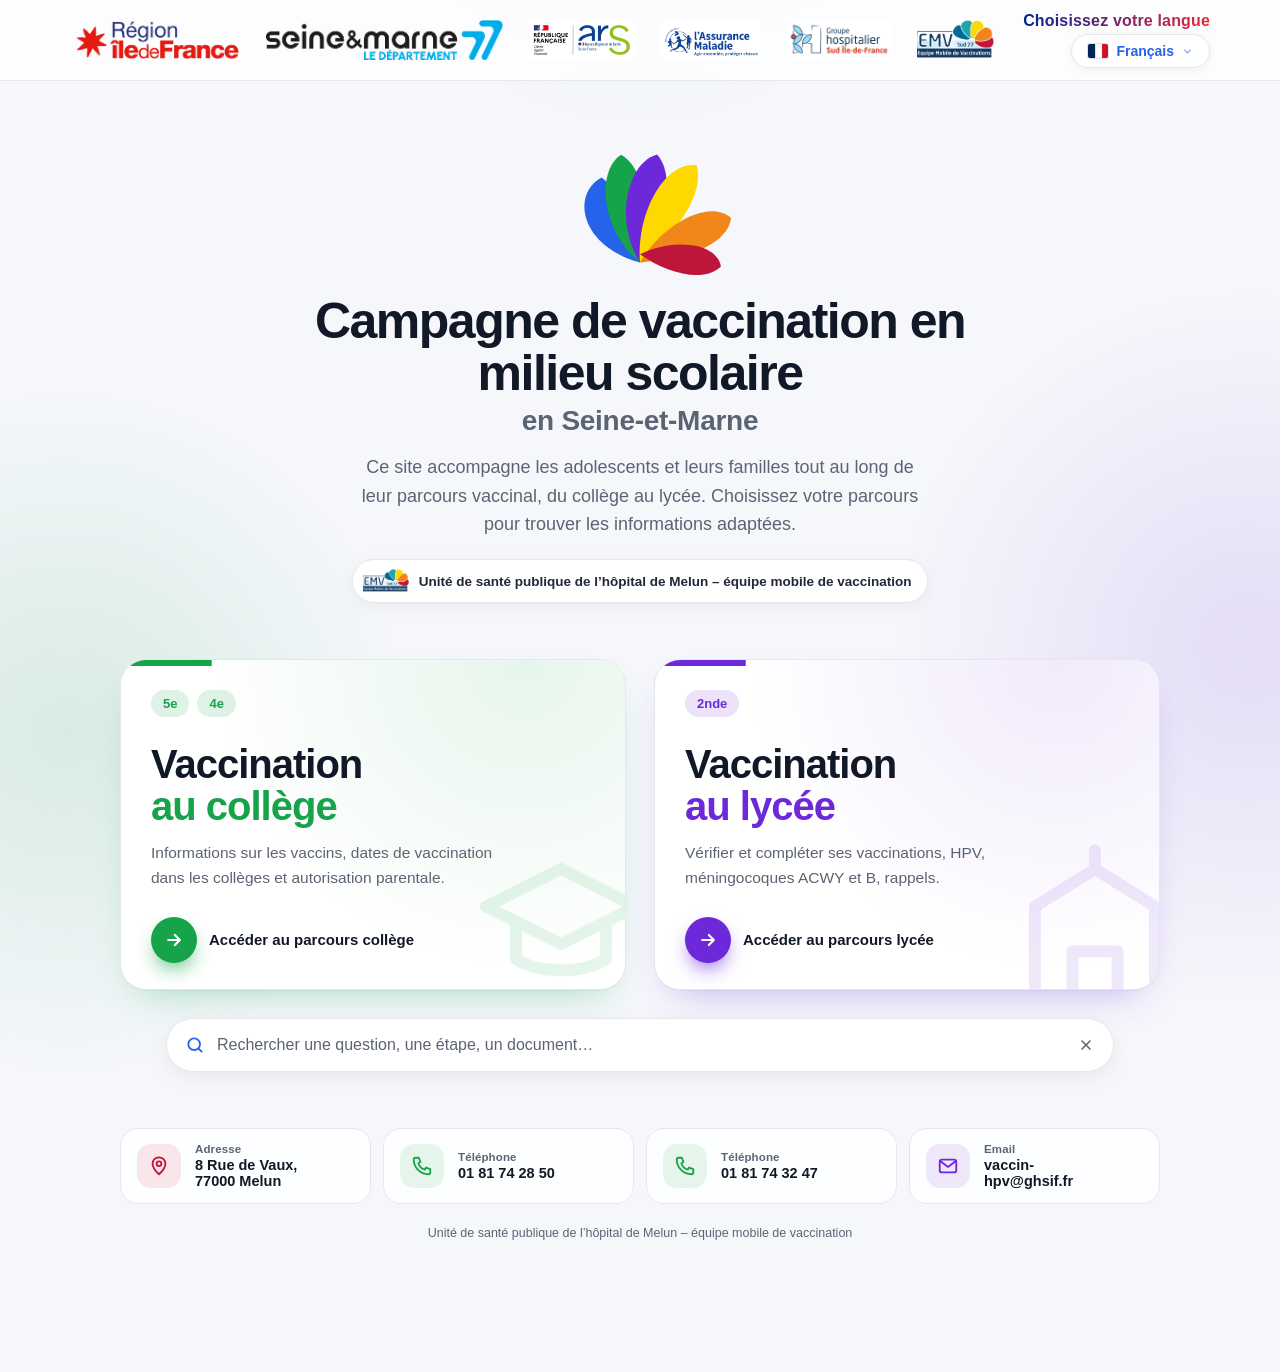
==== commit 0053b090: "maj" ====
--- a/index.html
+++ b/index.html
@@ -10,9 +10,11 @@
     /* Ancien lien vers la section contact du collège (formulaire d'autorisation) */
     if (location.hash === '#contactCard') { location.replace('college/index.html' + location.search + '#contactCard'); }
   </script>
-  <script src="js/parcours.js?v=20261004-15" data-page="hub"></script>
+  <script src="js/parcours.js?v=20261012-1" data-page="hub"></script>
   <script src="js/entete.js" defer></script>
   <script src="js/langue.js?v=20261004-2"></script>
+  <link rel="stylesheet" href="css/recherche.css?v=20261012-3">
+  <script src="js/recherche.js?v=20261012-3" data-accent="hub" defer></script>
   <style>
     :root{
       --bg:#f5f7fb; --card:#ffffff; --ink:#111827; --muted:#5b6474; --line:#e5e7eb;
--- a/css/recherche.css
+++ b/css/recherche.css
@@ -0,0 +1,58 @@
+/* =====================================================================
+   RECHERCHE — champ, liste de résultats, mise en évidence
+   ===================================================================== */
+.rechBox{--rc:#3B6D11;--rc2:#639922;--rcs:rgba(99,153,34,.14);position:relative;z-index:40;margin:0 auto 22px}
+.rechBox[data-accent="lycee"]{--rc:#534AB7;--rc2:#7F77DD;--rcs:rgba(127,119,221,.15)}
+.rechField{display:flex;align-items:center;gap:10px;background:var(--card,#fff);border:1.5px solid var(--border,#e5e7eb);border-radius:999px;padding:0 8px 0 18px;height:54px;box-shadow:0 6px 20px rgba(17,24,39,.06);transition:border-color .2s ease,box-shadow .2s ease}
+.rechField:focus-within{border-color:var(--rc2);box-shadow:0 0 0 4px var(--rcs),0 8px 24px rgba(17,24,39,.08)}
+.rechIco{width:20px;height:20px;flex:0 0 auto;color:var(--rc)}
+.rechInput{flex:1;min-width:0;border:0;outline:0;background:transparent;color:var(--text,#111827);font:inherit;font-size:16px;height:100%}
+.rechInput::-webkit-search-cancel-button{display:none}
+.rechInput::placeholder{color:var(--muted,#6b7280)}
+.rechClear{flex:0 0 auto;width:38px;height:38px;border-radius:50%;border:0;background:transparent;color:var(--muted,#6b7280);cursor:pointer;display:grid;place-items:center}
+.rechClear:hover{background:var(--rcs);color:var(--rc)}
+.rechClear svg{width:16px;height:16px}
+
+.rechPanel{position:absolute;left:0;right:0;top:calc(100% + 8px);background:var(--card,#fff);border:1px solid var(--border,#e5e7eb);border-radius:18px;box-shadow:0 18px 40px rgba(17,24,39,.16);max-height:min(62vh,520px);overflow:auto;padding:6px;animation:rechIn .18s ease}
+@keyframes rechIn{from{opacity:0;transform:translateY(-6px)}to{opacity:1;transform:none}}
+.rechItem{display:flex;align-items:flex-start;gap:12px;width:100%;text-align:start;border:0;background:transparent;color:var(--text,#111827);font:inherit;padding:11px 12px;border-radius:12px;cursor:pointer}
+.rechItem.on,.rechItem:hover{background:var(--rcs)}
+.rechTag{flex:0 0 auto;font-size:11px;font-weight:800;letter-spacing:.02em;padding:3px 9px;border-radius:999px;background:var(--rc);color:#fff;margin-top:1px;white-space:nowrap}
+.rechItem[data-type="step"] .rechTag{background:var(--rc2)}
+.rechItem[data-type="doc"] .rechTag{background:#f1861b}
+.rechItem[data-type="video"] .rechTag{background:#be163a}
+.rechItem[data-type="letter"] .rechTag{background:#6b7280}
+.rechTxt{display:flex;flex-direction:column;gap:3px;min-width:0}
+.rechTitle{font-weight:800;font-size:14.5px;line-height:1.35}
+.rechBody{font-size:13px;line-height:1.45;color:var(--muted,#6b7280)}
+.rechItem mark{background:rgba(255,216,0,.55);color:inherit;border-radius:3px;padding:0 1px}
+.rechNone{padding:16px;text-align:center;color:var(--muted,#6b7280);font-weight:700}
+
+.rechFlash{animation:rechFlash 2.4s ease}
+@keyframes rechFlash{0%,100%{box-shadow:0 0 0 0 rgba(255,216,0,0)}15%,60%{box-shadow:0 0 0 4px rgba(255,216,0,.85)}}
+.letterP.rechFlash{border-radius:8px;background:rgba(255,216,0,.18);transition:background 2s ease}
+
+[data-theme="dark"] .rechItem mark{background:rgba(255,216,0,.35)}
+[data-theme="dark"] .rechPanel{box-shadow:0 18px 40px rgba(0,0,0,.5)}
+
+@media (max-width:600px){
+  .rechBox{padding:0 12px}
+  .rechField{height:50px;padding-left:14px}
+  .rechInput{font-size:15px}
+  .rechItem{flex-direction:column;gap:6px}
+}
+@media (prefers-reduced-motion:reduce){.rechPanel,.rechFlash{animation:none}}
+.rechBox .rechInput,.rechBox .rechInput:focus,.rechBox .rechInput:focus-visible{outline:0 !important;box-shadow:none !important;border:0 !important;background:transparent !important}
+
+/* Accueil : champ sous les deux cartes, étiquettes collège et lycée */
+.rechBox.rechHub{--rc:#2563eb;--rc2:#3b82f6;--rcs:rgba(37,99,235,.12);width:100%;max-width:980px;margin:28px auto 6px;padding:0 16px;box-sizing:border-box}
+.rechTags{display:flex;flex-direction:column;gap:4px;flex:0 0 auto;align-items:stretch}
+.rechTags .rechTag{text-align:center}
+.rechSite{font-size:11px;font-weight:800;padding:3px 9px;border-radius:999px;text-align:center;white-space:nowrap;border:1.5px solid currentColor}
+.rechSite[data-site="college"]{color:#16a34a;background:rgba(22,163,74,.08)}
+.rechSite[data-site="lycee"]{color:#6d28d9;background:rgba(109,40,217,.08)}
+@media (max-width:600px){.rechTags{flex-direction:row}}
+.rechBox.rechHub{animation:rechHubIn .6s ease 1.65s both}
+@keyframes rechHubIn{from{opacity:0;transform:translateY(10px)}to{opacity:1;transform:none}}
+@media (prefers-reduced-motion:reduce){.rechBox.rechHub{animation:none}}
+.rechItem[data-type="doc"] .rechTitle::after,.rechItem[data-type="video"] .rechTitle::after{content:" ↗";color:var(--rc);font-weight:900}
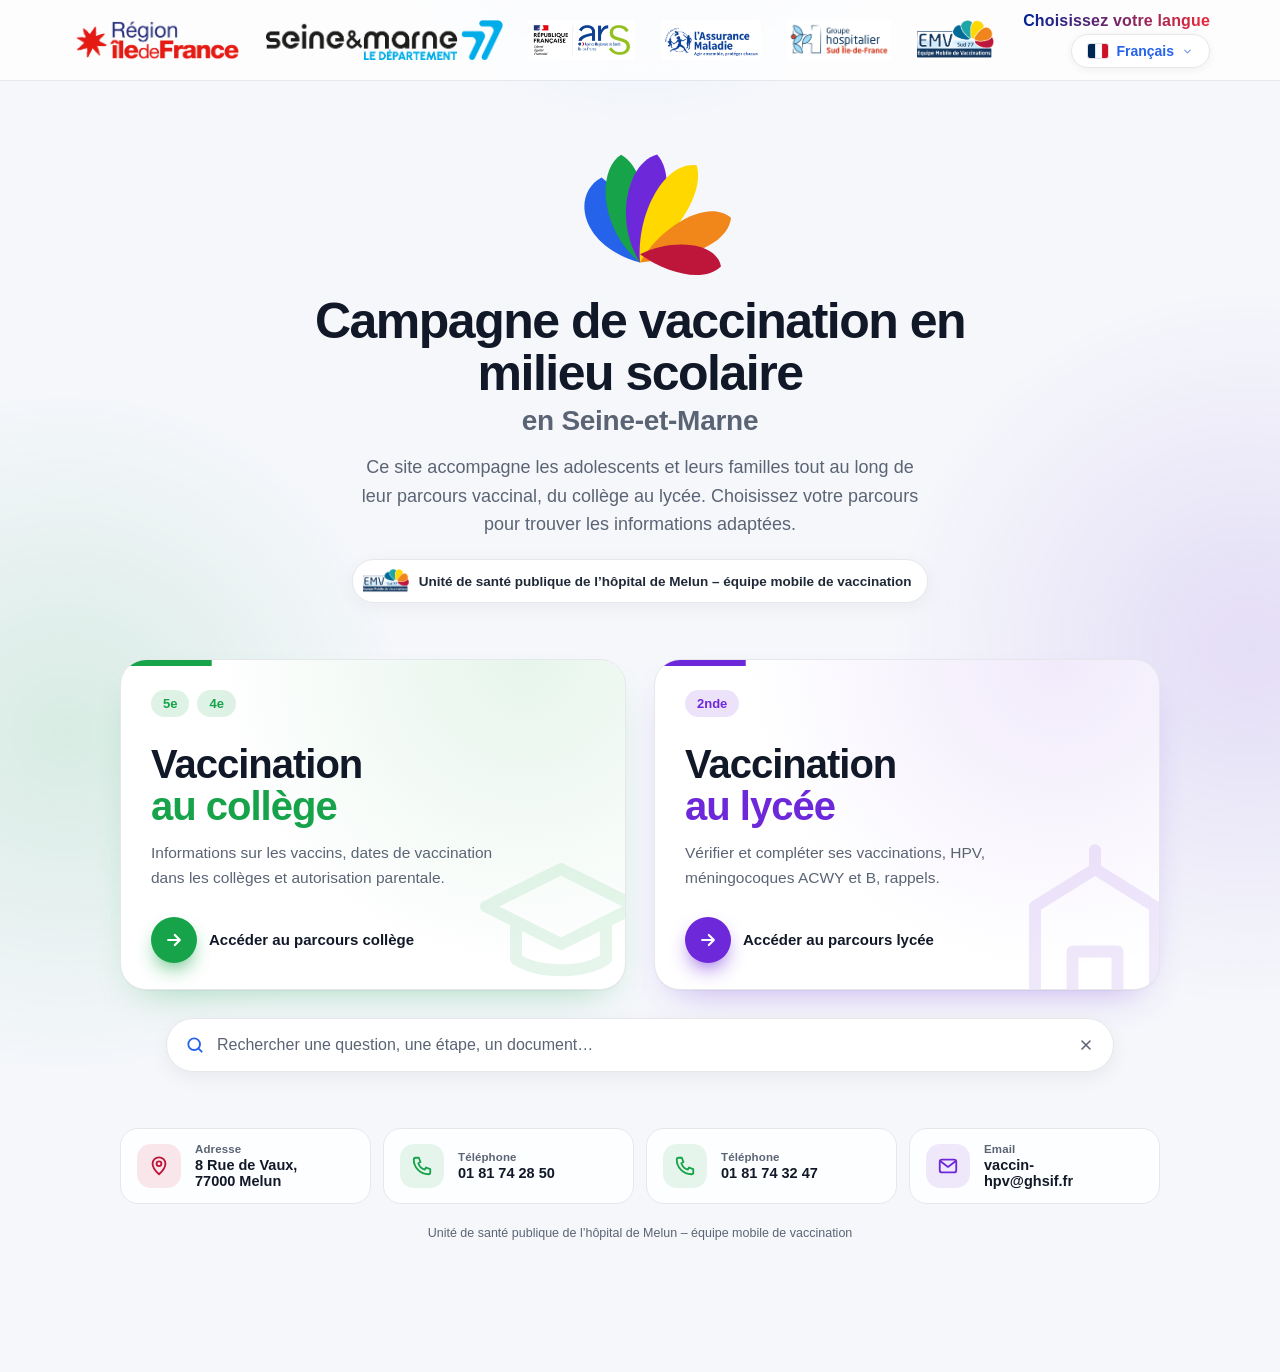
==== commit d1818d84: "maj" ====
--- a/index.html
+++ b/index.html
@@ -170,6 +170,10 @@
       .halo{animation:none}
     }
   </style>
+<link rel="icon" href="favicon.ico?v=20261015-1" sizes="any">
+<link rel="icon" type="image/png" sizes="32x32" href="img/favicon-32.png?v=20261015-1">
+<link rel="icon" type="image/png" sizes="192x192" href="img/favicon-192.png?v=20261015-1">
+<link rel="apple-touch-icon" href="img/apple-touch-icon.png?v=20261015-1">
 </head>
 <body>
   <div class="halo" aria-hidden="true"></div>
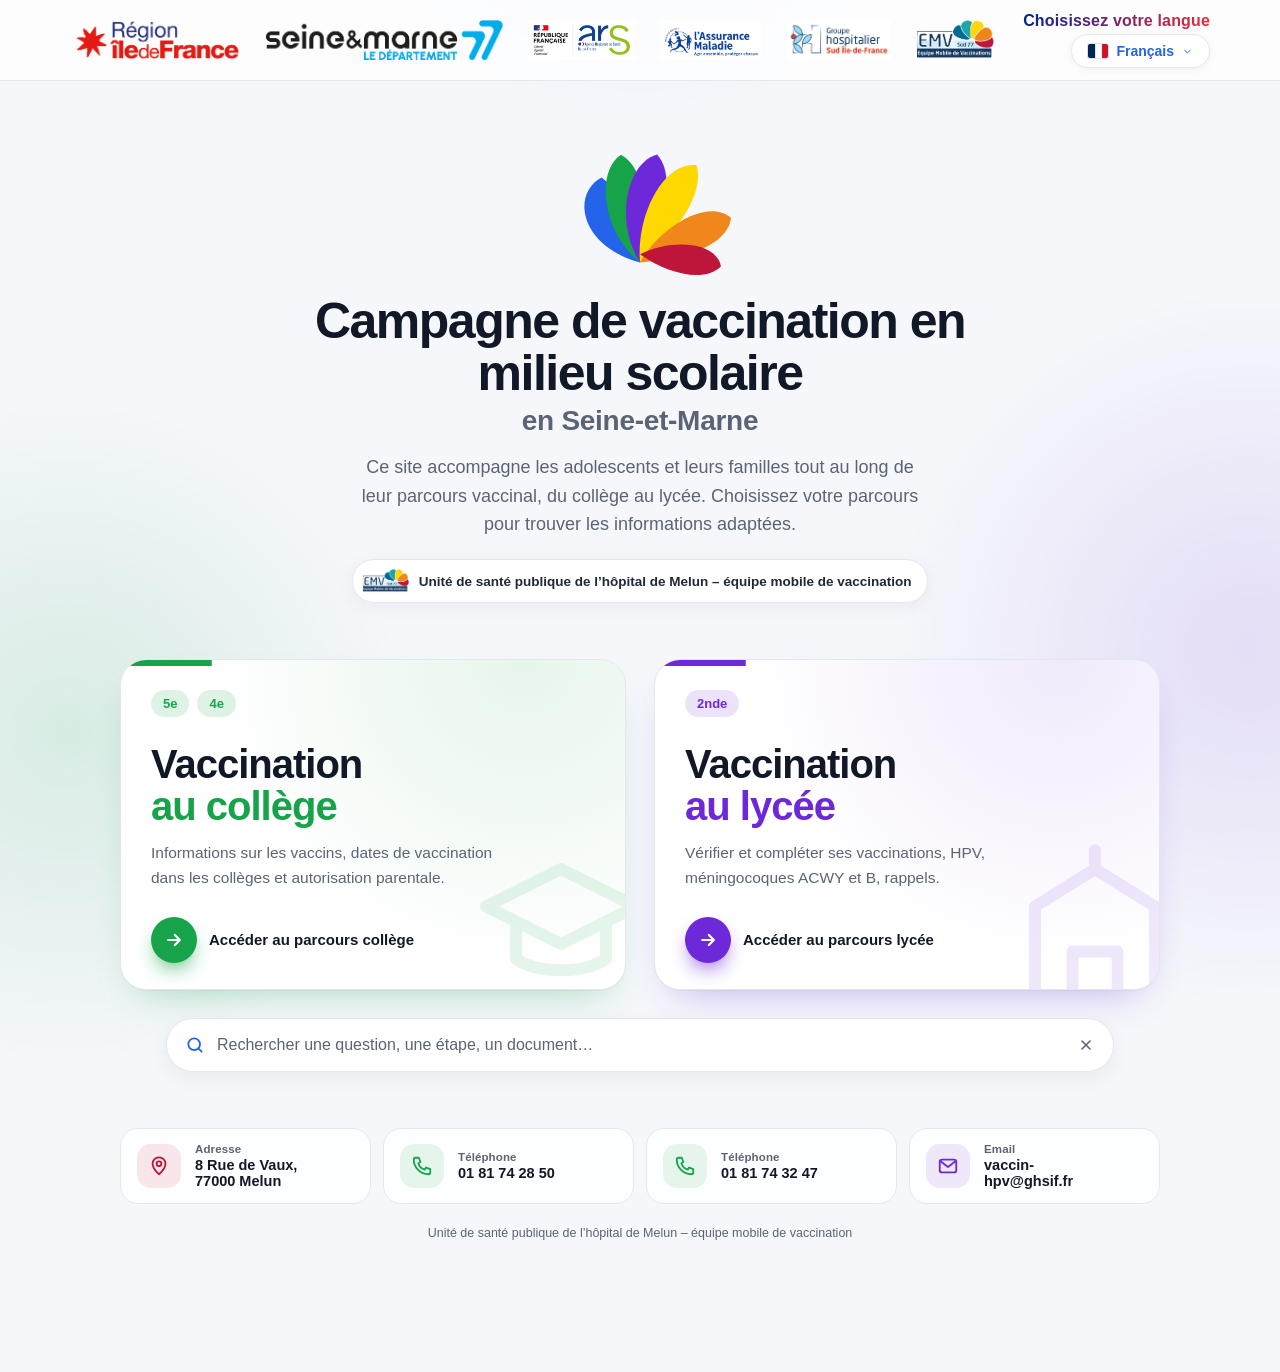
==== commit f6fa33d2: "maj" ====
--- a/index.html
+++ b/index.html
@@ -170,6 +170,8 @@
       .halo{animation:none}
     }
   </style>
+<link rel="stylesheet" href="css/annonces.css?v=20261022-1">
+<script src="js/annonces.js?v=20261022-1" data-page="accueil" defer></script>
 <link rel="icon" href="favicon.ico?v=20261015-1" sizes="any">
 <link rel="icon" type="image/png" sizes="32x32" href="img/favicon-32.png?v=20261015-1">
 <link rel="icon" type="image/png" sizes="192x192" href="img/favicon-192.png?v=20261015-1">
@@ -242,6 +244,11 @@
         <div class="go"><i><svg viewBox="0 0 24 24" fill="none" stroke="currentColor" stroke-width="2.6" stroke-linecap="round" stroke-linejoin="round" aria-hidden="true"><path d="M5 12h14M13 6l6 6-6 6"/></svg></i><span class="goTxt" data-i18n="go_lyc">Accéder au parcours lycée</span><span class="goShort" data-i18n="go_short">Entrer</span></div>
         <svg class="mark" viewBox="0 0 24 24" fill="none" stroke="currentColor" stroke-width="1.6" stroke-linecap="round" stroke-linejoin="round" aria-hidden="true"><path d="M4 21V9l8-5 8 5v12"/><path d="M9 21v-6h6v6"/><path d="M12 4V1.5"/></svg>
       </a>
+    </section>
+
+    <section class="vs-actus" id="actualites" aria-labelledby="vs-actus-titre" hidden>
+      <h2 id="vs-actus-titre">Actualités</h2>
+      <div class="vs-actus-liste"></div>
     </section>
 
     <section class="foot" id="contact" aria-label="Contact">
--- a/css/annonces.css
+++ b/css/annonces.css
@@ -0,0 +1,87 @@
+/* =====================================================================
+   ACTUALITÉS ET BANDEAUX D'ANNONCE (publiés depuis l'espace admin)
+   ===================================================================== */
+:root{--vs-ease:cubic-bezier(.2,.8,.2,1)}
+
+/* ---------- Actualités (accueil) ---------- */
+.vs-actus{width:100%;max-width:1100px;margin:34px auto 10px;padding:0 16px;box-sizing:border-box}
+.vs-actus[hidden]{display:none}
+.vs-actus h2{font-size:clamp(22px,3vw,30px);margin:0 0 18px;text-align:center;color:#12365e}
+.vs-actus-liste{display:grid;grid-template-columns:repeat(auto-fit,minmax(260px,1fr));gap:16px}
+.vs-actu{position:relative;background:var(--actu-fond,#fff);border-radius:24px 24px 24px 6px;padding:20px 22px;box-shadow:0 0 0 1px #e5e7eb inset,0 18px 36px -28px rgba(18,54,94,.45);overflow:hidden;isolation:isolate;text-align:start;
+  transform:perspective(900px) rotateX(var(--rx,0deg)) rotateY(var(--ry,0deg));transition:transform .25s ease,box-shadow .35s ease}
+.vs-actu.epinglee{box-shadow:0 0 0 2px #ffd800 inset,0 18px 36px -28px rgba(18,54,94,.45)}
+.vs-actu time{display:block;font-size:.9rem;font-weight:700;color:#6b7280;margin:0 0 .3rem}
+.vs-actu h3{margin:0 0 .45rem;line-height:1.25;color:var(--actu-titre,#12365e);font-size:var(--actu-tt,1.2rem)}
+.vs-actu-texte{font-size:var(--actu-tx,1rem);margin:0 0 .6rem;line-height:1.55;color:#1f2937}
+.vs-actu-texte p{margin:0 0 .5rem}
+.vs-actu-texte ul,.vs-annonce-texte ul{margin:.3rem 0;padding-inline-start:1.2rem}
+.vs-actu-texte a,.vs-annonce-texte a{color:inherit;font-weight:700;text-decoration:underline;text-underline-offset:2px}
+
+/* ---------- Boutons sous le texte ---------- */
+.vs-boutons{display:flex;flex-wrap:wrap;gap:.5rem;margin-top:.7rem}
+.vs-btn{display:inline-flex;align-items:center;gap:.45rem;padding:.55rem .95rem;border-radius:16px 16px 16px 4px;background:var(--actu-titre,#12365e);color:#fff !important;text-decoration:none !important;font-weight:700;font-size:.95rem;transition:transform .25s var(--vs-ease),filter .25s ease}
+.vs-btn svg{width:18px;height:18px;flex:none}
+.vs-btn:hover{transform:translateY(-2px);filter:brightness(1.12)}
+
+/* ---------- Bandeaux d'annonce (en haut des pages) ---------- */
+.vs-annonces{padding:14px 16px 4px;box-sizing:border-box}
+.vs-annonce + .vs-annonce{margin-top:10px}
+.vs-annonce{--a1:#fff8dc;--a2:#ffe7a3;--ac:#f1861b;--at:#5a3a00;color:var(--at)}
+.vs-annonce-in{position:relative;overflow:hidden;display:flex;align-items:center;gap:1rem;max-width:1100px;margin:0 auto;padding:1rem 1.3rem;box-sizing:border-box;
+  background:linear-gradient(120deg,var(--a1),var(--a2));border-radius:26px 26px 26px 6px;
+  box-shadow:0 14px 34px -20px color-mix(in srgb,var(--ac) 70%,transparent),0 0 0 1px color-mix(in srgb,var(--ac) 25%,transparent) inset;
+  font-weight:700;font-size:1.05rem;line-height:1.45;text-align:start}
+.vs-annonce-in::before{content:"";position:absolute;inset:0;background:linear-gradient(100deg,transparent 30%,rgba(255,255,255,.55) 50%,transparent 70%);transform:translateX(-100%);animation:vsReflet 1.6s .5s ease-out 1 both;pointer-events:none}
+.vs-annonce-ico{position:relative;display:grid;place-items:center;flex:none;width:44px;height:44px;border-radius:50%;background:var(--ac);box-shadow:0 8px 18px -8px var(--ac)}
+.vs-annonce-ico svg{width:24px;height:24px;color:#fff}
+.vs-annonce-texte{flex:1;color:var(--at)}
+.vs-annonce-texte p{margin:0}
+.vs-annonce .vs-boutons{margin-top:.5rem}
+.vs-annonce .vs-btn{background:var(--ac);font-size:.9rem;padding:.45rem .85rem}
+.vs-annonce.theme-orange{--a1:#fff3e6;--a2:#fddcb8;--ac:#a85406;--at:#5a2e00}
+.vs-annonce.theme-rouge{--a1:#fdeef1;--a2:#f8d0d9;--ac:#be163a;--at:#6e0b20}
+.vs-annonce.theme-rose{--a1:#fdf0f5;--a2:#f8d3e2;--ac:#c2306a;--at:#6b1236}
+.vs-annonce.theme-bleu{--a1:#eaf5fb;--a2:#cfe6f4;--ac:#006997;--at:#12365e}
+.vs-annonce.theme-vert{--a1:#ebf7ef;--a2:#cfead9;--ac:#2e7d32;--at:#163f1a}
+.vs-annonce.theme-marine{--a1:#16406d;--a2:#12365e;--ac:#ffd800;--at:#ffffff}
+.vs-annonce.theme-marine .vs-annonce-ico svg{color:#12365e}
+@media (max-width:560px){.vs-annonce-in{font-size:1rem;padding:.85rem 1rem;gap:.8rem}.vs-annonce-ico{width:38px;height:38px}}
+
+/* ---------- Animations au choix, durée, répétition et départ réglables ---------- */
+.fx-apparition{animation:fxMonte var(--fxd,.9s) var(--vs-ease) var(--fxl,0s) var(--fxr,1) both}
+.vs-annonce.fx-apparition{animation-name:fxDescend}
+.fx-fondu{animation:fxFondu var(--fxd,1s) ease var(--fxl,0s) var(--fxr,1) both}
+.fx-gauche{animation:fxGauche var(--fxd,.9s) var(--vs-ease) var(--fxl,0s) var(--fxr,1) both}
+.fx-droite{animation:fxDroite var(--fxd,.9s) var(--vs-ease) var(--fxl,0s) var(--fxr,1) both}
+.fx-zoom{animation:fxZoom var(--fxd,.8s) cubic-bezier(.2,.9,.25,1.2) var(--fxl,0s) var(--fxr,1) both}
+.fx-rebond{animation:fxRebond var(--fxd,1.2s) ease var(--fxl,0s) var(--fxr,1) both}
+.fx-battement{animation:fxBattement var(--fxd,1.6s) ease-in-out var(--fxl,0s) var(--fxr,infinite)}
+.fx-respiration{transform-origin:20% 100%;animation:fxRespire var(--fxd,6s) ease-in-out var(--fxl,0s) var(--fxr,infinite)}
+.fx-secousse{animation:fxSecousse var(--fxd,.8s) ease var(--fxl,0s) var(--fxr,2)}
+.fx-clignote{animation:fxClignote var(--fxd,2s) ease-in-out var(--fxl,0s) var(--fxr,infinite)}
+.vs-actu.fx-pulsation::after{content:"";position:absolute;inset:0;border-radius:inherit;border:2px solid var(--actu-titre,#006997);pointer-events:none;animation:fxAnneau var(--fxd,2.6s) ease-out var(--fxl,0s) var(--fxr,infinite)}
+.vs-actu.fx-reflet::after{content:"";position:absolute;inset:0;pointer-events:none;background:linear-gradient(100deg,transparent 35%,rgba(255,255,255,.7) 50%,transparent 65%);transform:translateX(-100%);animation:fxReflet var(--fxd,2.4s) ease-in-out var(--fxl,0s) var(--fxr,infinite)}
+.vs-actu.fx-mots h3 .w{display:inline-block;opacity:0;transform:translateY(40%);animation:fxMot var(--fxd,.8s) cubic-bezier(.2,.8,.2,1) forwards;animation-delay:calc(var(--k) * 90ms + var(--fxl,0s) + 200ms)}
+.vs-actu.fx-lumiere::before{content:"";position:absolute;inset:0;z-index:-1;background:radial-gradient(420px circle at var(--mx,80%) var(--my,0%),color-mix(in srgb,var(--actu-titre,#006997) 16%,transparent),transparent 60%)}
+.vs-actu.fx-lumiere:hover{box-shadow:0 0 0 2px color-mix(in srgb,var(--actu-titre,#006997) 40%,transparent) inset,0 26px 50px -26px color-mix(in srgb,var(--actu-titre,#006997) 55%,transparent)}
+.vs-annonce.fx-pulsation .vs-annonce-ico::after{content:"";position:absolute;inset:-6px;border-radius:50%;border:2px solid var(--ac);animation:fxAnneauRond var(--fxd,1.4s) ease-out var(--fxl,0s) var(--fxr,infinite)}
+.vs-annonce.fx-reflet .vs-annonce-in::before{animation:vsReflet var(--fxd,2.4s) ease-in-out var(--fxl,0s) var(--fxr,infinite) both}
+@keyframes fxMonte{from{opacity:0;transform:translateY(24px)}to{opacity:1;transform:none}}
+@keyframes fxDescend{from{opacity:0;transform:translateY(-100%)}to{opacity:1;transform:none}}
+@keyframes fxFondu{from{opacity:0}to{opacity:1}}
+@keyframes fxGauche{from{opacity:0;transform:translateX(-48px)}to{opacity:1;transform:none}}
+@keyframes fxDroite{from{opacity:0;transform:translateX(48px)}to{opacity:1;transform:none}}
+@keyframes fxZoom{from{opacity:0;transform:scale(.85)}to{opacity:1;transform:none}}
+@keyframes fxRebond{0%{opacity:0;transform:translateY(-30px)}45%{opacity:1;transform:translateY(0)}62%{transform:translateY(-10px)}78%{transform:translateY(0)}90%{transform:translateY(-3px)}100%{opacity:1;transform:none}}
+@keyframes fxBattement{0%,100%{transform:scale(1)}15%{transform:scale(1.025)}30%{transform:scale(1)}45%{transform:scale(1.02)}}
+@keyframes fxRespire{0%,100%{transform:rotate(0)}50%{transform:rotate(-.8deg) translateY(-2px)}}
+@keyframes fxSecousse{0%,100%{transform:none}20%{transform:translateX(-5px) rotate(-.5deg)}40%{transform:translateX(5px) rotate(.5deg)}60%{transform:translateX(-3px)}80%{transform:translateX(3px)}}
+@keyframes fxClignote{0%,100%{opacity:1}50%{opacity:.55}}
+@keyframes fxReflet{0%{transform:translateX(-100%)}60%,100%{transform:translateX(100%)}}
+@keyframes vsReflet{to{transform:translateX(100%)}}
+@keyframes fxMot{to{opacity:1;transform:none}}
+@keyframes fxAnneau{0%{transform:scale(1);opacity:.8}70%,100%{transform:scale(1.04,1.12);opacity:0}}
+@keyframes fxAnneauRond{0%{transform:scale(.9);opacity:.9}100%{transform:scale(1.5);opacity:0}}
+@media (prefers-reduced-motion:reduce){[class*="fx-"],[class*="fx-"]::before,[class*="fx-"]::after,.fx-mots h3 .w,.vs-annonce-in::before{animation:none !important;opacity:1 !important;transform:none !important}}
+@media print{.vs-annonce-in{box-shadow:none;border:1px solid #999;background:#fff}.vs-actus{display:none}}
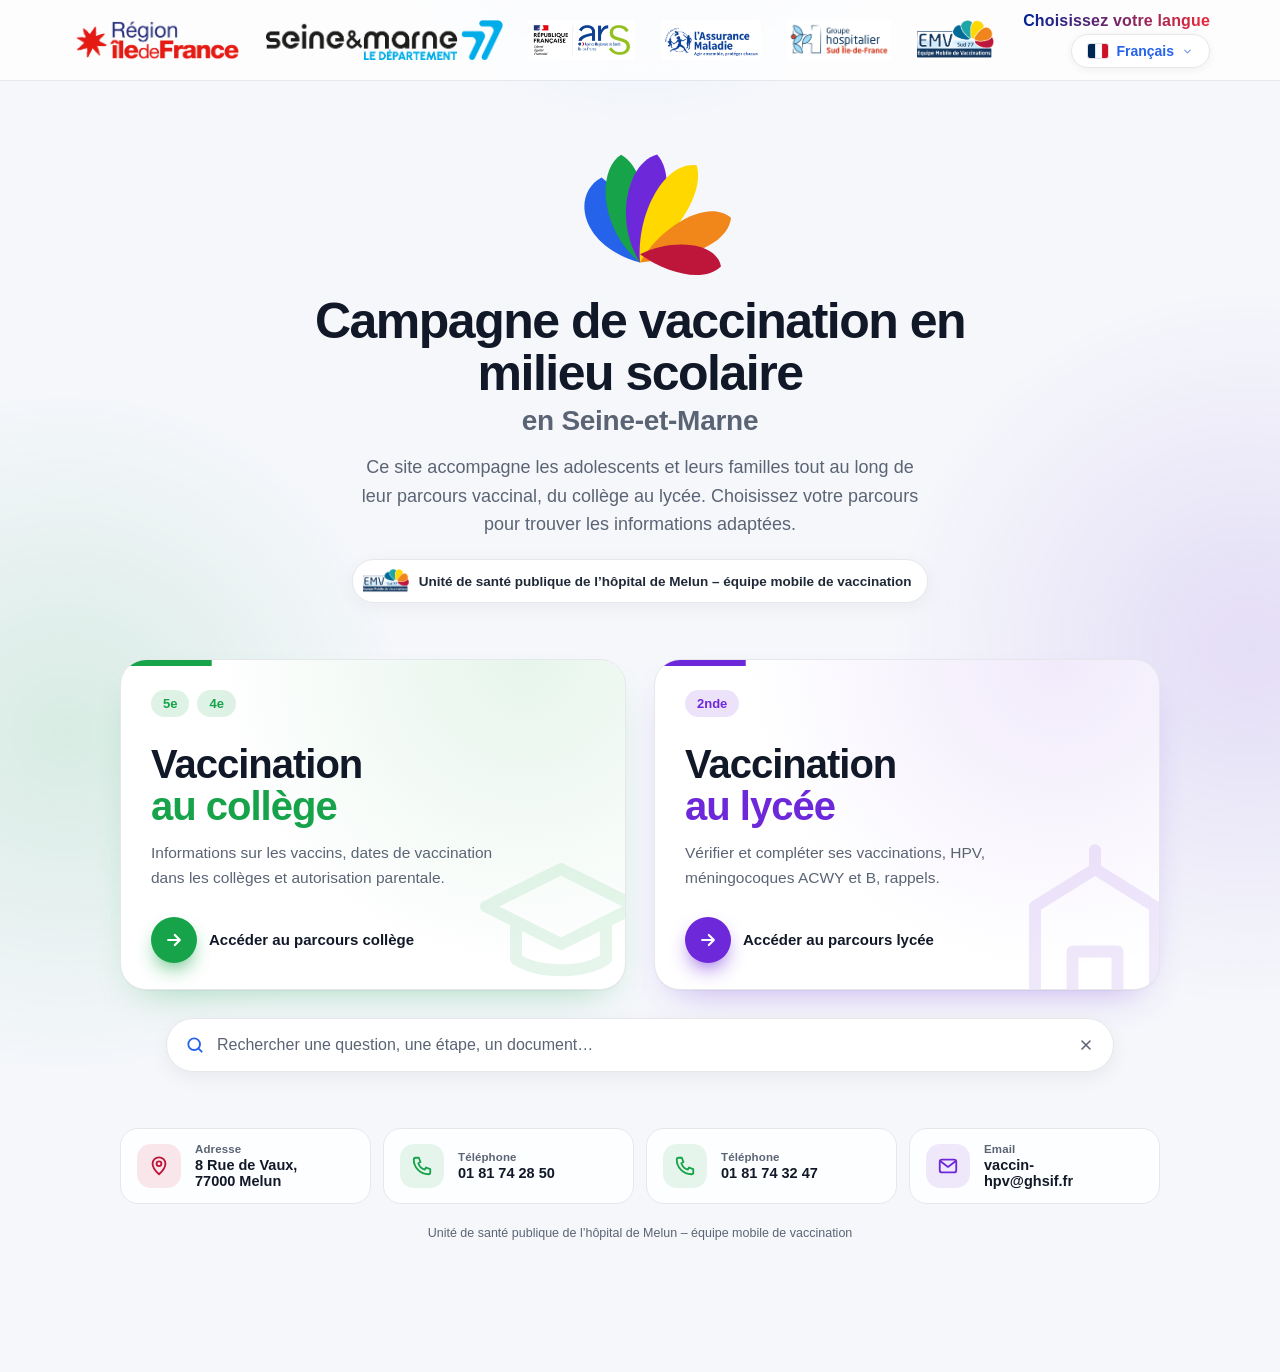
==== commit c39bad5a: "maj" ====
--- a/index.html
+++ b/index.html
@@ -170,8 +170,6 @@
       .halo{animation:none}
     }
   </style>
-<link rel="stylesheet" href="css/annonces.css?v=20261022-1">
-<script src="js/annonces.js?v=20261022-1" data-page="accueil" defer></script>
 <link rel="icon" href="favicon.ico?v=20261015-1" sizes="any">
 <link rel="icon" type="image/png" sizes="32x32" href="img/favicon-32.png?v=20261015-1">
 <link rel="icon" type="image/png" sizes="192x192" href="img/favicon-192.png?v=20261015-1">
@@ -244,11 +242,6 @@
         <div class="go"><i><svg viewBox="0 0 24 24" fill="none" stroke="currentColor" stroke-width="2.6" stroke-linecap="round" stroke-linejoin="round" aria-hidden="true"><path d="M5 12h14M13 6l6 6-6 6"/></svg></i><span class="goTxt" data-i18n="go_lyc">Accéder au parcours lycée</span><span class="goShort" data-i18n="go_short">Entrer</span></div>
         <svg class="mark" viewBox="0 0 24 24" fill="none" stroke="currentColor" stroke-width="1.6" stroke-linecap="round" stroke-linejoin="round" aria-hidden="true"><path d="M4 21V9l8-5 8 5v12"/><path d="M9 21v-6h6v6"/><path d="M12 4V1.5"/></svg>
       </a>
-    </section>
-
-    <section class="vs-actus" id="actualites" aria-labelledby="vs-actus-titre" hidden>
-      <h2 id="vs-actus-titre">Actualités</h2>
-      <div class="vs-actus-liste"></div>
     </section>
 
     <section class="foot" id="contact" aria-label="Contact">
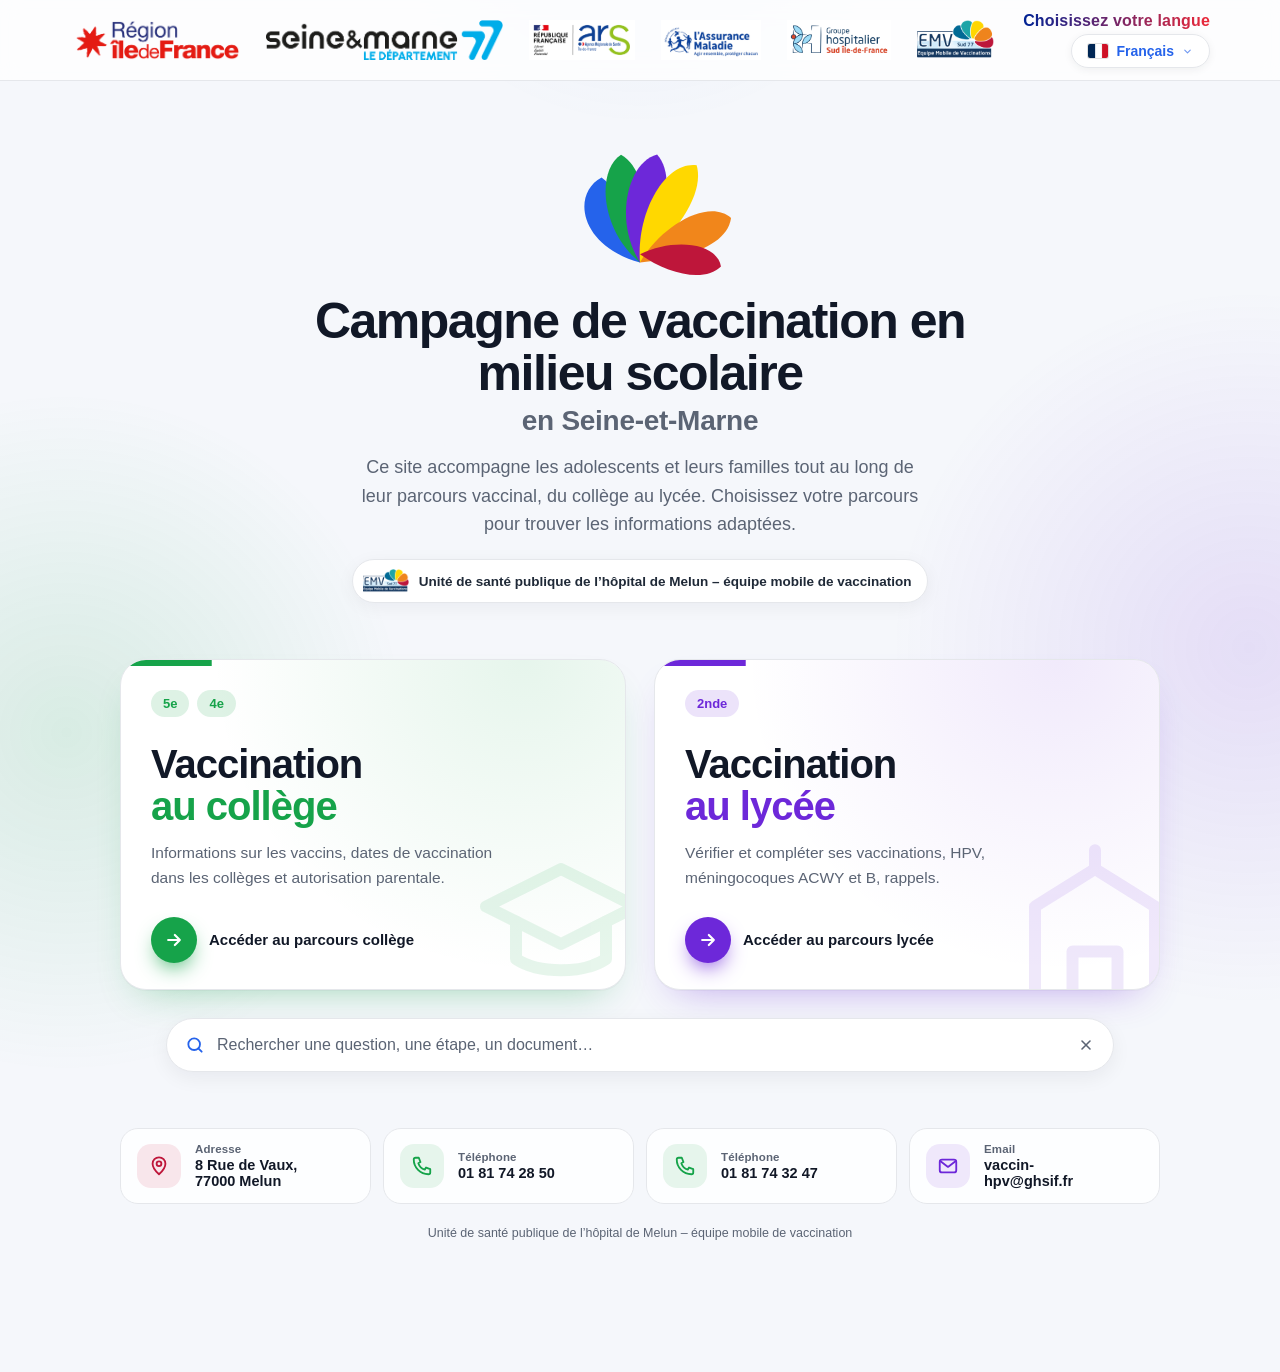
==== commit abfc2048: "maj" ====
--- a/index.html
+++ b/index.html
@@ -4,6 +4,17 @@
   <meta charset="utf-8"/>
   <meta name="viewport" content="width=device-width, initial-scale=1"/>
   <title>Campagne de vaccination en milieu scolaire en Seine-et-Marne</title>
+  <meta property="og:type" content="website">
+  <meta property="og:site_name" content="Campagne de vaccination en milieu scolaire en Seine-et-Marne">
+  <meta property="og:locale" content="fr_FR">
+  <meta property="og:title" content="Campagne de vaccination en milieu scolaire en Seine-et-Marne">
+  <meta property="og:description" content="Vaccination des adolescents en Île-de-France. Parcours collège et parcours lycée, proposés par l’Unité de santé publique de l’hôpital de Melun et son équipe mobile de vaccination.">
+  <meta property="og:url" content="https://vaccination-sud77.fr/">
+  <meta property="og:image" content="https://vaccination-sud77.fr/img/partage.png">
+  <meta property="og:image:width" content="1200">
+  <meta property="og:image:height" content="630">
+  <meta property="og:image:alt" content="Logo de l’Équipe Mobile de Vaccination Sud 77">
+  <meta name="twitter:card" content="summary_large_image">
   <meta name="description" content="Vaccination des adolescents en Île-de-France. Parcours collège et parcours lycée, proposés par l’Unité de santé publique de l’hôpital de Melun et son équipe mobile de vaccination."/>
   <meta name="robots" content="index, follow"/>
   <script>
